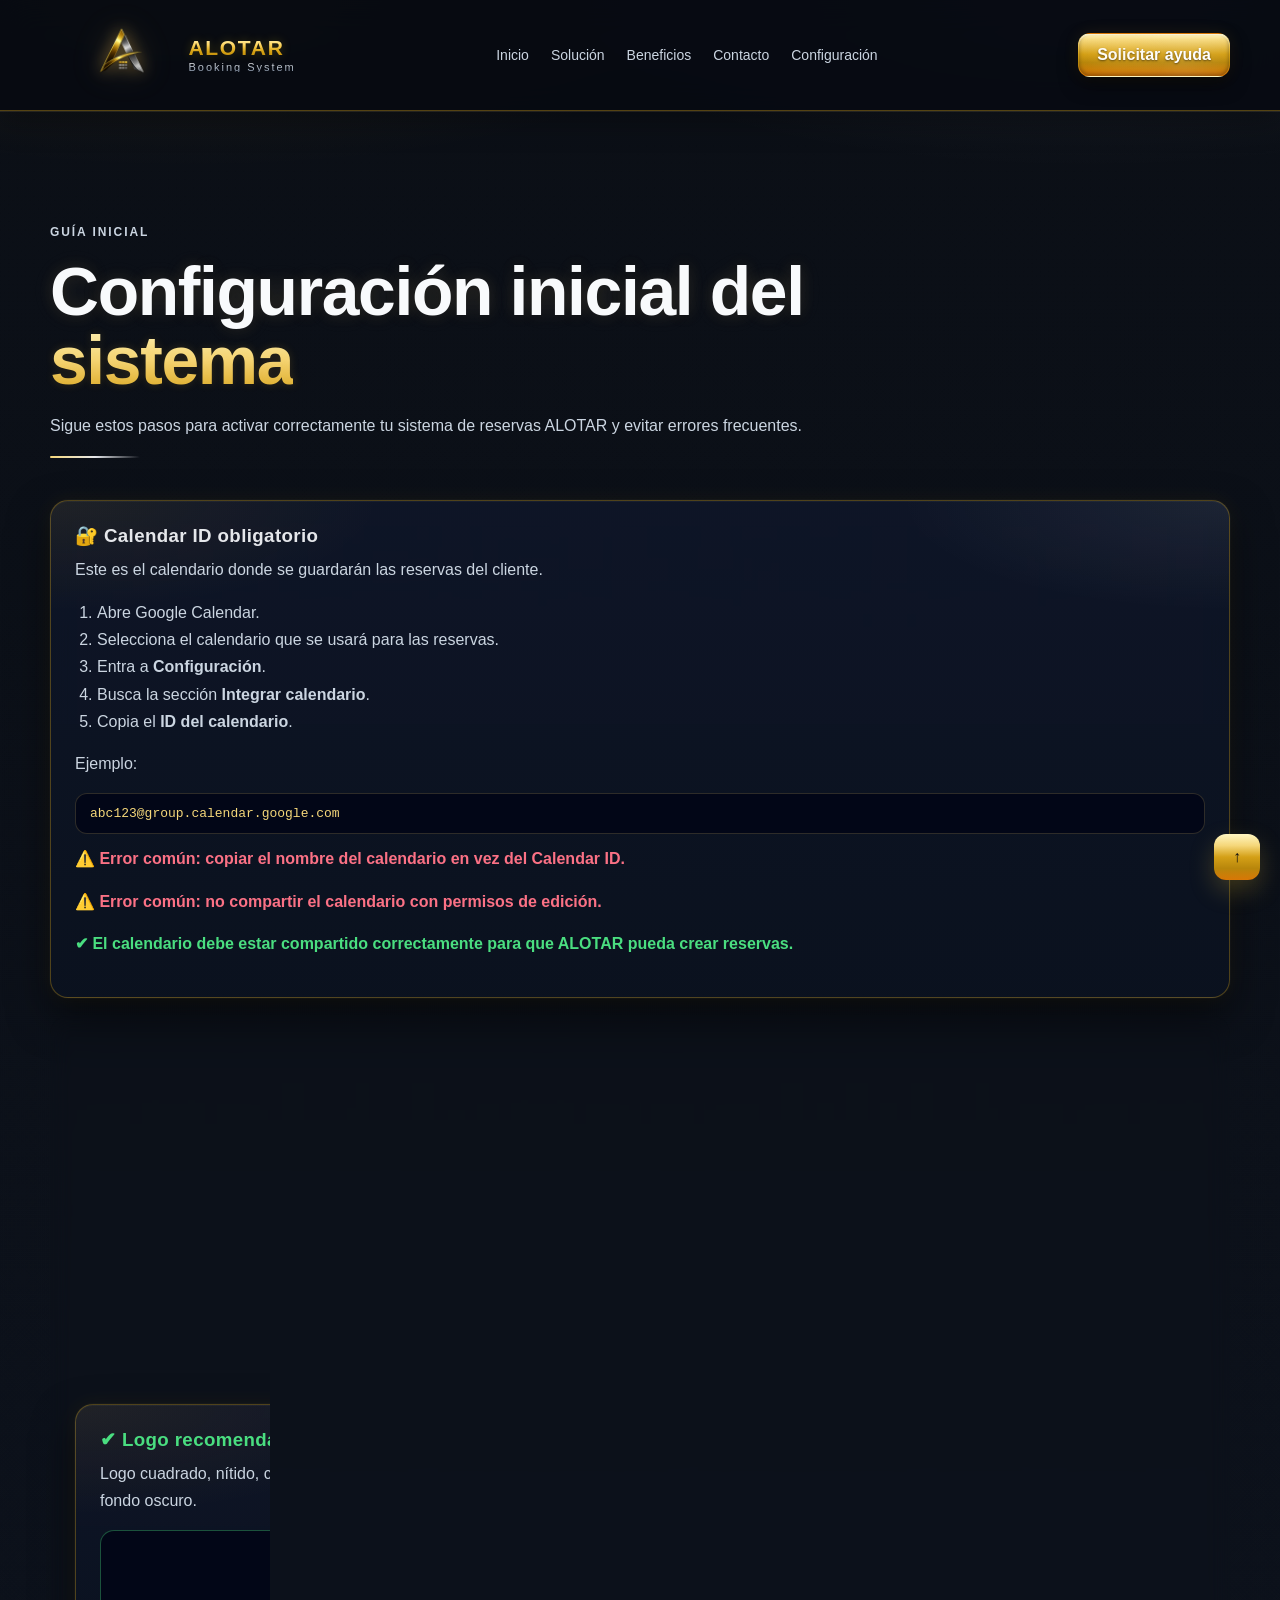
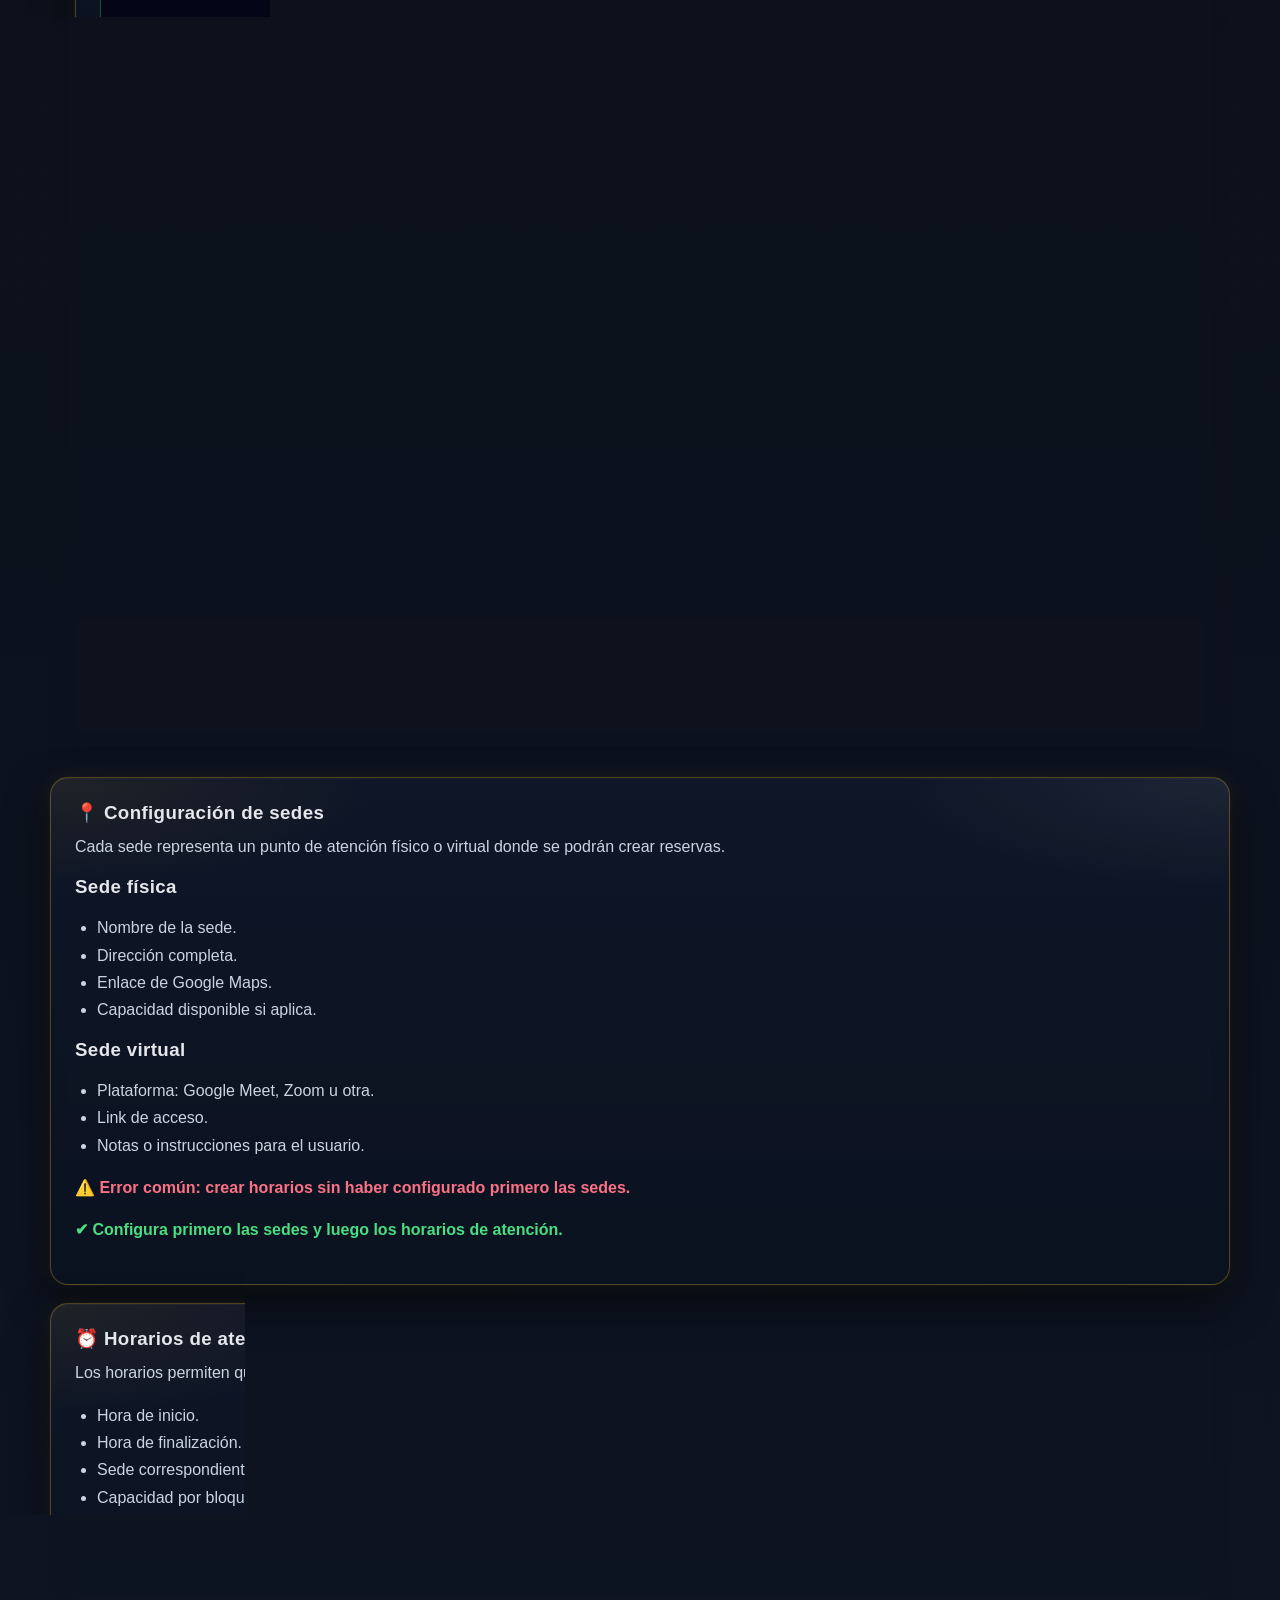
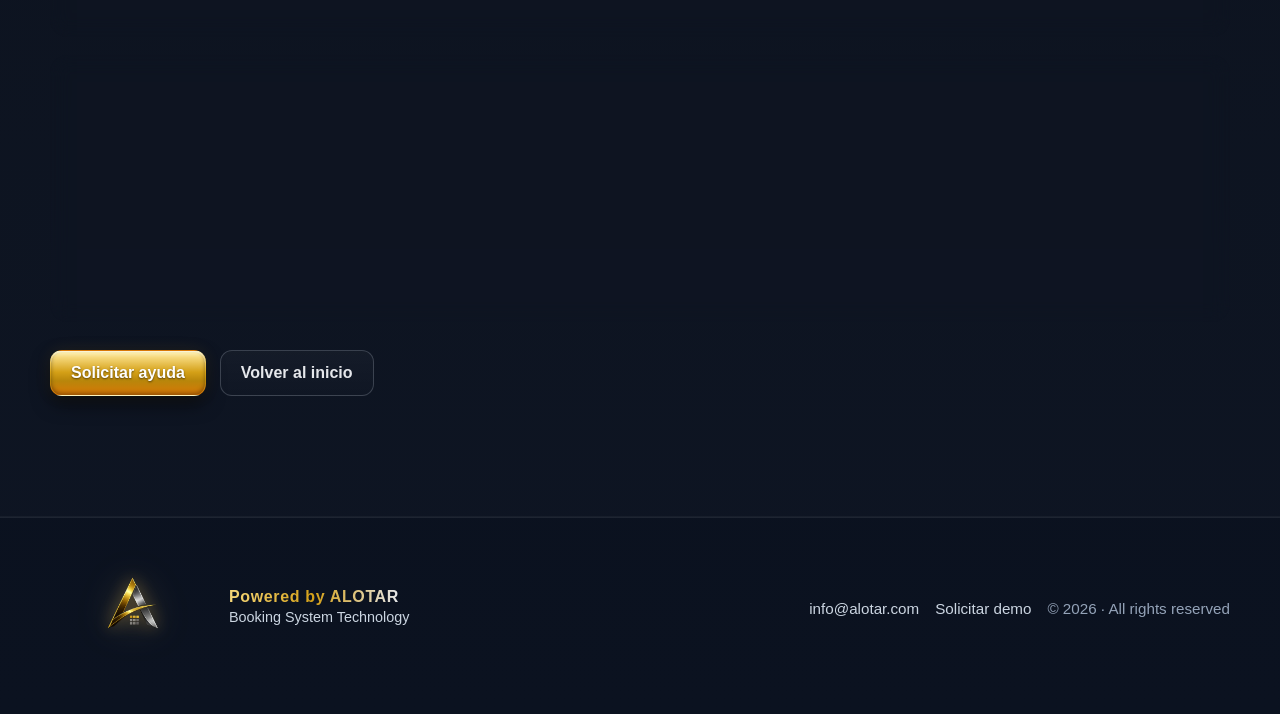
==== configuracion.html @ 227543c4 "Add files via upload" ====
<!DOCTYPE html>
<html lang="es">
<head>
  <meta charset="UTF-8">
  <meta name="viewport" content="width=device-width, initial-scale=1.0">

  <title>Configuración Inicial | ALOTAR</title>
  <meta name="robots" content="noindex">

  <link rel="icon" href="favicon.png">
  <link rel="stylesheet" href="styles.css">
</head>

<body>

<header class="site-header">
  <div class="container nav">

    <a href="index.html#inicio" class="brand" aria-label="Ir al inicio">
      <img src="logo.png" alt="ALOTAR Logo" class="brand-icon">

      <div class="brand-text-wrap">
        <div class="brand-main">ALOTAR</div>
        <div class="brand-sub">Booking System</div>
      </div>
    </a>

    <nav class="menu" aria-label="Menú principal">
      <a href="index.html#inicio">Inicio</a>
      <a href="index.html#solucion">Solución</a>
      <a href="index.html#beneficios">Beneficios</a>
      <a href="index.html#contacto">Contacto</a>
      <a class="active" href="configuracion.html">Configuración</a>
    </nav>

    <a class="btn btn-primary btn-glow" href="index.html?mode=soporte#contacto">
      Solicitar ayuda
    </a>

  </div>
</header>

<main>

<section class="section alt" id="configuracion">
  <div class="container">

    <div class="section-heading">
      <p class="eyebrow">Guía inicial</p>

      <h1>
        Configuración inicial del <span class="gold-text">sistema</span>
      </h1>

      <p>
        Sigue estos pasos para activar correctamente tu sistema de reservas ALOTAR y evitar errores frecuentes.
      </p>
    </div>

    <div class="cards one">

      <article class="card">
        <h3>🔐 Calendar ID obligatorio</h3>

        <p>
          Este es el calendario donde se guardarán las reservas del cliente.
        </p>

        <ol>
          <li>Abre Google Calendar.</li>
          <li>Selecciona el calendario que se usará para las reservas.</li>
          <li>Entra a <strong>Configuración</strong>.</li>
          <li>Busca la sección <strong>Integrar calendario</strong>.</li>
          <li>Copia el <strong>ID del calendario</strong>.</li>
        </ol>

        <p>Ejemplo:</p>

        <code>abc123@group.calendar.google.com</code>

        <p class="bad">⚠️ Error común: copiar el nombre del calendario en vez del Calendar ID.</p>
        <p class="bad">⚠️ Error común: no compartir el calendario con permisos de edición.</p>

        <p class="good">✔ El calendario debe estar compartido correctamente para que ALOTAR pueda crear reservas.</p>
      </article>

      <article class="card">
        <h3>🖼 Logo FILE ID</h3>

        <p>
          El <strong>Logo File ID</strong> permite mostrar el logo de tu empresa en la aplicación,
          en los correos automáticos y en la experiencia visual del sistema.
        </p>

        <div style="
          margin-top:16px;
          padding:16px;
          border-radius:14px;
          background:linear-gradient(135deg, rgba(245,180,40,.10), rgba(255,255,255,.04));
          border:1px solid rgba(212,160,23,.25);
        ">

          <strong class="gold-text">Requisitos recomendados del logo</strong>

          <ul style="margin-top:12px; line-height:1.7;">
            <li><strong>Formato:</strong> PNG preferiblemente.</li>
            <li><strong>Fondo:</strong> transparente.</li>
            <li><strong>Tamaño ideal:</strong> 800 × 800 px.</li>
            <li><strong>Tamaño mínimo:</strong> 400 × 400 px.</li>
            <li><strong>Peso recomendado:</strong> menor a 300 KB.</li>
            <li><strong>Forma:</strong> cuadrado, no tipo banner horizontal.</li>
            <li><strong>Color:</strong> claro, blanco o dorado si se usará sobre fondo oscuro.</li>
          </ul>

        </div>

        <div class="cards two" style="margin-top:18px;">

          <div class="mini-card">
            <h3 class="good">✔ Logo recomendado</h3>
            <p>Logo cuadrado, nítido, con fondo transparente y buena lectura sobre fondo oscuro.</p>

            <div style="
              margin-top:12px;
              height:120px;
              border-radius:14px;
              display:flex;
              align-items:center;
              justify-content:center;
              background:#020617;
              border:1px solid rgba(74,222,128,.35);
              color:#f5d77a;
              font-weight:800;
              letter-spacing:.08em;
            ">
              LOGO
            </div>
          </div>

          <div class="mini-card">
            <h3 class="bad">✘ Logo no recomendado</h3>
            <p>Logo tipo banner, pixelado, con fondo blanco o texto demasiado pequeño.</p>

            <div style="
              margin-top:12px;
              height:120px;
              border-radius:14px;
              display:flex;
              align-items:center;
              justify-content:center;
              background:#ffffff;
              border:1px solid rgba(248,113,113,.45);
              color:#111827;
              font-size:12px;
              font-weight:700;
            ">
              logo muy pequeño / fondo blanco
            </div>
          </div>

        </div>

        <p class="bad">
          ⚠️ Evita logos con fondo blanco, pixelados, muy oscuros o con texto demasiado pequeño.
        </p>

        <h4 style="margin-top:18px;">Cómo obtener el Logo File ID</h4>

        <ol style="line-height:1.7;">
          <li>Sube tu logo a Google Drive.</li>
          <li>Haz clic derecho sobre el archivo.</li>
          <li>Selecciona <strong>Compartir</strong>.</li>
          <li>Cambia el acceso a <strong>Cualquier persona con el enlace</strong>.</li>
          <li>Copia el enlace del archivo.</li>
        </ol>

        <p>Ejemplo de enlace:</p>

        <code>https://drive.google.com/file/d/1ABCxyz123/view</code>

        <p>El <strong>Logo File ID</strong> es esta parte:</p>

        <code>1ABCxyz123</code>

        <div style="margin-top:22px;">
          <label style="
            display:block;
            color:#b6c2d1;
            font-size:11px;
            letter-spacing:.14em;
            text-transform:uppercase;
            margin-bottom:8px;
          ">
            Validar logo con File ID
          </label>

          <input
            type="text"
            id="logoInput"
            placeholder="Ej: 1ABCxyz123"
          >

          <button
            type="button"
            class="btn btn-primary"
            style="margin-top:12px;"
            onclick="previewLogo()"
          >
            Verificar logo
          </button>

          <div id="logoPreview" style="margin-top:16px;"></div>

          <p class="bad">
            ⚠️ Si no ves el logo en la vista previa, revisa que el File ID sea correcto y que el archivo esté compartido como “Cualquier persona con el enlace”.
          </p>
        </div>

        <p class="good">
          ✔ Si el logo está bien configurado, se verá correctamente en la app, en los correos y en la experiencia del cliente.
        </p>
      </article>

      <article class="card">
        <h3>📍 Configuración de sedes</h3>

        <p>
          Cada sede representa un punto de atención físico o virtual donde se podrán crear reservas.
        </p>

        <h3>Sede física</h3>
        <ul>
          <li>Nombre de la sede.</li>
          <li>Dirección completa.</li>
          <li>Enlace de Google Maps.</li>
          <li>Capacidad disponible si aplica.</li>
        </ul>

        <h3>Sede virtual</h3>
        <ul>
          <li>Plataforma: Google Meet, Zoom u otra.</li>
          <li>Link de acceso.</li>
          <li>Notas o instrucciones para el usuario.</li>
        </ul>

        <p class="bad">⚠️ Error común: crear horarios sin haber configurado primero las sedes.</p>
        <p class="good">✔ Configura primero las sedes y luego los horarios de atención.</p>
      </article>

      <article class="card">
        <h3>⏰ Horarios de atención</h3>

        <p>
          Los horarios permiten que el sistema muestre disponibilidad real para las reservas.
        </p>

        <ul>
          <li>Hora de inicio.</li>
          <li>Hora de finalización.</li>
          <li>Sede correspondiente.</li>
          <li>Capacidad por bloque.</li>
        </ul>

        <p class="bad">⚠️ Sin horarios configurados, no habrá reservas disponibles.</p>
        <p class="good">✔ Crea bloques claros y verifica que no se crucen entre sedes.</p>
      </article>

      <article class="card">
        <h3>⚠️ Errores comunes</h3>

        <ul>
          <li>Calendar ID incorrecto.</li>
          <li>Calendario sin permisos de edición.</li>
          <li>Logo sin permisos de visualización.</li>
          <li>Logo muy pesado o con baja calidad.</li>
          <li>No crear sedes antes de crear horarios.</li>
          <li>No crear bloques de atención.</li>
        </ul>
      </article>

    </div>

    <div class="hero-actions top-gap">
      <a class="btn btn-primary" href="index.html#contacto">Solicitar ayuda</a>
      <a class="btn btn-outline" href="index.html#inicio">Volver al inicio</a>
    </div>

  </div>
</section>

</main>

<footer class="site-footer">
  <div class="container footer-wrap">

    <div class="footer-brand">
      <img src="logo.png" alt="ALOTAR Logo" class="footer-logo">

      <div>
        <strong>Powered by ALOTAR</strong>
        <p>Booking System Technology</p>
      </div>
    </div>

    <div class="footer-meta">
      <a href="mailto:info@alotar.com">info@alotar.com</a>
      <a href="index.html#contacto">Solicitar demo</a>
      <span>© 2026 · All rights reserved</span>
    </div>

  </div>
</footer>

<button
  class="scroll-top-btn"
  onclick="window.scrollTo({top:0, behavior:'smooth'})"
  aria-label="Volver arriba"
  title="Volver arriba"
>
  ↑
</button>

<script>
function previewLogo(){
  const input = document.getElementById("logoInput");
  const preview = document.getElementById("logoPreview");

  const fileId = input.value.trim();

  if (!fileId) {
    preview.innerHTML = `
      <div style="
        padding:14px;
        border-radius:12px;
        background:linear-gradient(135deg, rgba(248,113,113,.15), rgba(255,255,255,.05));
        border:1px solid rgba(248,113,113,.4);
        color:#e5e7eb;
      ">
        Debes ingresar un Logo File ID.
      </div>
    `;
    return;
  }

  const imageUrl = `https://drive.google.com/thumbnail?id=${fileId}&sz=w400`;

  preview.innerHTML = `
    <div style="
      padding:18px;
      border-radius:14px;
      background:#020617;
      border:1px solid rgba(245,215,122,.30);
      text-align:center;
    ">
      <p style="margin-bottom:12px;color:#cbd5e1;">
        Vista previa del logo:
      </p>

      <img
        src="${imageUrl}"
        alt="Vista previa del logo"
        style="
          max-width:220px;
          max-height:220px;
          margin:0 auto;
          object-fit:contain;
          border-radius:12px;
        "
        onerror="logoPreviewError()"
      >

      <p class="good" style="margin-top:12px;">
        ✔ Si el logo aparece aquí, el File ID es válido y el archivo tiene permisos correctos.
      </p>
    </div>
  `;
}

function logoPreviewError(){
  const preview = document.getElementById("logoPreview");

  preview.innerHTML = `
    <div style="
      padding:14px;
      border-radius:12px;
      background:linear-gradient(135deg, rgba(248,113,113,.15), rgba(255,255,255,.05));
      border:1px solid rgba(248,113,113,.4);
      color:#e5e7eb;
    ">
      No fue posible mostrar el logo. Verifica que el File ID sea correcto y que el archivo esté compartido como “Cualquier persona con el enlace”.
    </div>
  `;
}
</script>

<script src="app.js"></script>

</body>
</html>
---- styles.css ----
:root{
  --bg:#070b12;
  --bg-soft:#0b1220;
  --panel:rgba(15,23,42,.72);

  --gold-strong:#d97706;
  --gold-main:#d4a017;
  --gold-light:#f5d77a;
  --gold-soft:#fff6c2;

  --silver-strong:#94a3b8;
  --silver-main:#cbd5e1;
  --silver-light:#e5e7eb;
  --silver-soft:#f8fafc;

  --text:#e6edf7;
  --muted:#b6c2d1;

  --gold-border:rgba(212,160,23,.48);
  --gold-border-soft:rgba(245,215,122,.18);
  --silver-border:rgba(203,213,225,.22);

  --radius:18px;
  --pad:24px;
  --shadow:0 18px 40px rgba(0,0,0,.55);
  --max:1180px;
  --header-h:110px;
}

*{
  box-sizing:border-box;
}

html{
  scroll-behavior:smooth;
  scroll-padding-top:var(--header-h);
}

body{
  margin:0;
  padding:0;
  background:
    radial-gradient(900px 280px at 15% 0%, rgba(245,180,40,.08), transparent 60%),
    radial-gradient(900px 280px at 85% 0%, rgba(229,231,235,.08), transparent 60%),
    linear-gradient(180deg, #070b12 0%, #0b1220 100%);
  color:var(--text);
  font-family:-apple-system,BlinkMacSystemFont,"Segoe UI",Roboto,sans-serif;
}

a{
  color:inherit;
  text-decoration:none;
}

img{
  max-width:100%;
  display:block;
}

.container{
  width:min(var(--max), calc(100% - 40px));
  margin:0 auto;
}

main section[id]{
  scroll-margin-top:var(--header-h);
}

/* ANIMACIONES */
@keyframes fadeUpSoft{
  from{ opacity:0; transform:translateY(18px); }
  to{ opacity:1; transform:translateY(0); }
}

@keyframes fadeLeftSoft{
  from{ opacity:0; transform:translateX(24px); }
  to{ opacity:1; transform:translateX(0); }
}

@keyframes heroGlowPulse{
  0%,100%{ opacity:.55; transform:scale(1); }
  50%{ opacity:.8; transform:scale(1.04); }
}

/* HEADER */
.site-header{
  position:sticky;
  top:0;
  z-index:100;
  background:rgba(7,11,18,.90);
  backdrop-filter:blur(16px);
  -webkit-backdrop-filter:blur(16px);
  border-bottom:1px solid rgba(212,160,23,.38);
  box-shadow:
    0 0 0 1px rgba(245,215,122,.08),
    0 10px 28px rgba(0,0,0,.30);
}

.site-header.scrolled{
  background:rgba(7,11,18,.96);
  box-shadow:
    0 12px 34px rgba(0,0,0,.45),
    0 0 0 1px rgba(245,215,122,.10);
}

.nav{
  min-height:110px;
  display:flex;
  align-items:center;
  justify-content:space-between;
  gap:20px;
}

/* MARCA */
.brand{
  display:flex;
  align-items:center;
  gap:4px;
  flex-shrink:0;
  min-width:0;
}

.brand-icon{
  height:95px;
  max-height:none;
  width:auto;
  object-fit:contain;
  margin-right:-8px;
  filter:
    drop-shadow(0 0 8px rgba(255,200,80,.45))
    drop-shadow(0 0 16px rgba(255,215,120,.18));
}

.brand-text-wrap{
  display:flex;
  flex-direction:column;
  justify-content:center;
  line-height:.95;
}

.brand-main{
  font-weight:900;
  font-size:21px;
  letter-spacing:.08em;
  background:linear-gradient(180deg,#fff6c2,#ffd86b,#d4a017,#b8860b);
  -webkit-background-clip:text;
  -webkit-text-fill-color:transparent;
  text-shadow:0 0 10px rgba(255,215,0,.25);
}

.brand-sub{
  font-size:11px;
  letter-spacing:.18em;
  margin-top:4px;
  background:linear-gradient(180deg,#ffffff,#cbd5e1,#94a3b8);
  -webkit-background-clip:text;
  -webkit-text-fill-color:transparent;
  opacity:.88;
}

/* MENÚ */
.menu{
  display:flex;
  align-items:center;
  justify-content:center;
  gap:22px;
  color:var(--silver-main);
  font-size:14px;
  flex:1;
}

.menu a{
  position:relative;
  padding:8px 0;
  border-bottom:none;
  transition:.25s ease;
}

.menu a::after{
  content:"";
  position:absolute;
  left:0;
  bottom:2px;
  width:0;
  height:2px;
  border-radius:999px;
  background:linear-gradient(90deg,var(--gold-light),var(--gold-main));
  transition:width .25s ease;
}

.menu a:hover,
.menu a.active{
  color:var(--gold-light);
  text-shadow:0 0 12px rgba(245,215,122,.22);
}

.menu a:hover::after,
.menu a.active::after{
  width:100%;
}

.nav > .btn{
  flex-shrink:0;
  min-height:44px;
  padding:0 18px;
  white-space:nowrap;
}

/* TIPOGRAFÍA */
h1,h2,h3,p{
  margin-top:0;
}

h1{
  font-size:clamp(2.5rem,5.3vw,4.4rem);
  line-height:1.02;
  margin-bottom:18px;
  letter-spacing:-0.02em;
  color:var(--silver-soft);
  text-shadow:
    0 0 16px rgba(245,180,40,.10),
    0 0 24px rgba(229,231,235,.08);
}

h2{
  font-size:clamp(1.8rem,3vw,2.7rem);
  line-height:1.1;
  margin-bottom:16px;
  color:var(--silver-soft);
}

h3{
  margin-bottom:10px;
  color:var(--silver-light);
  letter-spacing:.02em;
}

.eyebrow{
  display:inline-block;
  margin:0 0 14px;
  color:var(--gold-light);
  font-weight:800;
  letter-spacing:.16em;
  text-transform:uppercase;
  font-size:.75rem;
}

.gold-text{
  background:linear-gradient(180deg, var(--gold-soft), var(--gold-light), var(--gold-main));
  -webkit-background-clip:text;
  -webkit-text-fill-color:transparent;
  text-shadow:0 0 10px rgba(245,180,40,.16);
}

.hero-text,
.section-heading p,
.card p,
.mini-card p,
.form-note,
.footer-meta,
.footer-brand p{
  color:var(--silver-main);
  line-height:1.65;
}

.section-heading{
  position:relative;
  max-width:820px;
  margin-bottom:42px;
}

.section-heading::after{
  content:"";
  display:block;
  width:90px;
  height:2px;
  margin-top:16px;
  background:linear-gradient(90deg, var(--gold-light), var(--silver-light), transparent);
  border-radius:999px;
}

/* BOTONES */
.btn{
  display:inline-flex;
  align-items:center;
  justify-content:center;
  min-height:46px;
  padding:0 20px;
  border-radius:12px;
  font-weight:700;
  border:1px solid transparent;
  cursor:pointer;
  transition:.25s ease;
}

.btn-primary{
  background:linear-gradient(
    180deg,
    var(--gold-soft) 0%,
    var(--gold-light) 15%,
    var(--gold-main) 48%,
    #b8860b 68%,
    var(--gold-strong) 100%
  );
  color:#ffffff;
  text-shadow:0 1px 2px rgba(0,0,0,.55);
  box-shadow:
    inset 0 1px 0 rgba(255,255,255,.45),
    inset 0 -2px 4px rgba(0,0,0,.35),
    0 8px 18px rgba(0,0,0,.55),
    0 0 16px rgba(245,180,40,.10);
}

.btn-primary:hover{
  transform:translateY(-2px);
  box-shadow:
    inset 0 1px 0 rgba(255,255,255,.55),
    inset 0 -3px 6px rgba(0,0,0,.4),
    0 10px 22px rgba(0,0,0,.6),
    0 0 20px rgba(245,180,40,.18);
}

.btn-outline,
.btn-secondary{
  background:linear-gradient(180deg, rgba(255,255,255,.03), rgba(255,255,255,.01));
  color:var(--silver-light);
  border:1px solid var(--silver-border);
}

.btn-outline:hover,
.btn-secondary:hover{
  background:linear-gradient(180deg, rgba(245,180,40,.08), rgba(229,231,235,.05));
  border-color:var(--gold-border);
  color:var(--gold-light);
  transform:translateY(-1px);
}

.btn-glow{
  position:relative;
  overflow:hidden;
}

.btn-glow::before{
  content:"";
  position:absolute;
  inset:0;
  background:
    radial-gradient(circle at 30% 30%, rgba(255,215,120,.25), transparent 40%),
    radial-gradient(circle at 70% 70%, rgba(255,255,255,.15), transparent 50%);
  opacity:.6;
  transition:.3s;
}

.btn-glow:hover::before{
  opacity:1;
}

/* HERO Y SECCIONES */
.hero,
.section{
  position:relative;
  padding-top:110px;
  padding-bottom:100px;
  overflow:hidden;
}

.hero::before{
  content:"";
  position:absolute;
  inset:0;
  background:
    radial-gradient(500px 220px at 28% 20%, rgba(245,180,40,.08), transparent 60%),
    radial-gradient(500px 220px at 75% 30%, rgba(229,231,235,.07), transparent 60%);
  pointer-events:none;
  animation:heroGlowPulse 5.5s ease-in-out infinite;
}

#inicio{
  padding-top:96px;
}

#solucion,
#beneficios,
#contacto{
  border-top:1px solid rgba(245,215,122,.10);
}

.section.alt,
.cta-section{
  background:linear-gradient(180deg, rgba(255,255,255,.015), rgba(255,255,255,.01));
  border-top:1px solid rgba(255,255,255,.04);
  border-bottom:1px solid rgba(255,255,255,.04);
}

.hero-grid,
.cta-grid{
  display:grid;
  grid-template-columns:1.08fr .92fr;
  gap:40px;
  align-items:center;
}

.hero-copy{
  position:relative;
  z-index:2;
  max-width:620px;
  animation:fadeUpSoft 1s ease-out both;
}

.hero-card{
  position:relative;
  z-index:2;
  animation:fadeLeftSoft 1.1s ease-out both;
}

.hero-text{
  font-size:1.08rem;
  max-width:58ch;
}

.hero-actions{
  display:flex;
  gap:14px;
  flex-wrap:wrap;
  margin:28px 0 20px;
}

.hero-highlights{
  display:flex;
  gap:10px;
  flex-wrap:wrap;
  margin-top:8px;
}

.hero-highlights span{
  padding:10px 14px;
  border-radius:999px;
  background:linear-gradient(180deg, rgba(255,255,255,.04), rgba(255,255,255,.015));
  border:1px solid rgba(245,215,122,.12);
  color:var(--silver-light);
  font-size:.92rem;
}

/* CARDS / PANELES */
.card,
.contact-form,
.mini-card,
.product-window{
  background:
    radial-gradient(600px 200px at 0% 0%, rgba(245,180,40,.08), transparent 55%),
    radial-gradient(600px 200px at 100% 0%, rgba(229,231,235,.07), transparent 55%),
    linear-gradient(180deg, rgba(15,23,42,.82), rgba(11,18,32,.86));
  backdrop-filter:blur(10px);
  -webkit-backdrop-filter:blur(10px);
  border:1px solid rgba(212,160,23,.34);
  border-radius:var(--radius);
  box-shadow:
    0 0 0 1px rgba(255,255,255,.02),
    0 0 18px rgba(245,180,40,.06),
    var(--shadow),
    inset 0 1px 0 rgba(255,255,255,.04);
}

.card:hover,
.mini-card:hover,
.product-window:hover{
  border-color:rgba(245,215,122,.42);
}

.card,
.contact-form,
.mini-card{
  padding:var(--pad);
}

.product-window{
  position:relative;
  z-index:1;
  overflow:hidden;
}

.window-top{
  display:flex;
  gap:8px;
  padding:14px 16px;
  border-bottom:1px solid rgba(255,255,255,.06);
}

.window-top span{
  width:12px;
  height:12px;
  border-radius:50%;
}

.window-top span:nth-child(1){
  background:rgba(245,180,40,.35);
}

.window-top span:nth-child(2){
  background:rgba(229,231,235,.28);
}

.window-top span:nth-child(3){
  background:rgba(148,163,184,.28);
}

.window-body{
  padding:24px;
}

.hero-badge{
  display:inline-block;
  margin-bottom:14px;
  padding:8px 14px;
  border-radius:999px;
  background:linear-gradient(90deg, rgba(245,180,40,.12), rgba(229,231,235,.10));
  border:1px solid rgba(245,215,122,.18);
  color:var(--gold-light);
  font-weight:800;
  font-size:.75rem;
  letter-spacing:.10em;
  text-transform:uppercase;
}

.metric-box{
  background:linear-gradient(135deg, rgba(245,180,40,.12), rgba(229,231,235,.05));
  border:1px solid rgba(212,160,23,.22);
  border-radius:20px;
  padding:20px;
  margin-bottom:20px;
}

.metric-label{
  color:var(--silver-main);
  font-size:.92rem;
  margin-bottom:8px;
}

.metric-value{
  font-size:1.5rem;
  font-weight:800;
  background:linear-gradient(90deg, var(--gold-light), var(--gold-main), var(--silver-light));
  -webkit-background-clip:text;
  -webkit-text-fill-color:transparent;
  line-height:1.2;
  margin-bottom:0;
}

.mini-grid,
.cards{
  display:grid;
  gap:18px;
}

.mini-grid{
  grid-template-columns:repeat(2,1fr);
}

.mini-card.wide{
  grid-column:1 / -1;
}

.cards.three{
  grid-template-columns:repeat(3,1fr);
}

.cards.two{
  grid-template-columns:repeat(2,1fr);
}

.cards.one{
  grid-template-columns:1fr;
}

/* FORMULARIOS */
.contact-form{
  display:grid;
  gap:14px;
  align-content:start;
}

.contact-form label{
  display:grid;
  gap:8px;
  color:var(--muted);
  font-size:11px;
  letter-spacing:.14em;
  text-transform:uppercase;
}

.contact-form input,
.contact-form textarea,
.contact-form select,
input,
textarea,
select{
  width:100%;
  background:#070b12;
  color:var(--text);
  border:1px solid rgba(255,255,255,.10);
  border-radius:12px;
  padding:12px;
  font:inherit;
  outline:none;
  transition:border .25s ease, box-shadow .25s ease, background .25s ease;
}

.contact-form input::placeholder,
.contact-form textarea::placeholder{
  color:#94a3b8;
  opacity:.9;
}

.contact-form input:focus,
.contact-form textarea:focus,
.contact-form select:focus{
  border:1px solid rgba(212,160,23,.65);
  box-shadow:
    0 0 0 1px rgba(212,160,23,.25),
    0 0 12px rgba(245,180,40,.14);
  background:#05070b;
}

.form-note{
  margin-bottom:0;
}

/* CÓDIGO / ALERTAS */
code{
  display:block;
  margin:12px 0;
  padding:12px 14px;
  border-radius:12px;
  background:#020617;
  color:var(--gold-light);
  border:1px solid rgba(245,215,122,.18);
  overflow-x:auto;
}

.card ol,
.card ul{
  color:var(--silver-main);
  line-height:1.7;
  padding-left:22px;
}

.good{
  color:#4ade80 !important;
  font-weight:700;
}

.bad{
  color:#fb7185 !important;
  font-weight:700;
}

/* FOOTER */
.site-footer{
  padding:36px 0 50px;
  border-top:1px solid rgba(255,255,255,.08);
}

.footer-wrap{
  display:flex;
  justify-content:space-between;
  gap:22px;
  align-items:center;
  flex-wrap:wrap;
}

.footer-brand{
  display:flex;
  align-items:center;
  gap:14px;
}

.footer-logo{
  height:110px;
  max-height:none;
  width:auto;
  max-width:420px;
  object-fit:contain;
  display:block;
  filter:
    drop-shadow(0 0 8px rgba(255,200,80,.35))
    drop-shadow(0 0 18px rgba(255,215,120,.20));
}

.footer-brand strong{
  background:linear-gradient(90deg, var(--gold-light), var(--gold-main), var(--silver-light));
  -webkit-background-clip:text;
  -webkit-text-fill-color:transparent;
  letter-spacing:.04em;
}

.footer-brand p{
  margin-bottom:0;
  font-size:.9rem;
}

.footer-meta{
  display:flex;
  gap:16px;
  flex-wrap:wrap;
  font-size:.95rem;
  color:var(--silver-main);
}

.footer-meta span{
  color:var(--silver-strong);
}

.footer-meta a:hover{
  color:var(--gold-light);
}

/* BOTÓN VOLVER ARRIBA */
.scroll-top-btn{
  position:fixed;
  right:20px;
  bottom:20px;
  z-index:999;
  display:inline-flex;
  align-items:center;
  justify-content:center;
  min-width:46px;
  min-height:46px;
  border:none;
  border-radius:12px;
  cursor:pointer;
  background:linear-gradient(180deg,var(--gold-soft),var(--gold-light),var(--gold-main),#b8860b,var(--gold-strong));
  color:#111;
  font-weight:900;
  font-size:1rem;
  box-shadow:0 10px 25px rgba(212,175,55,.25);
}

.scroll-top-btn:hover{
  transform:translateY(-2px);
}

/* RESPONSIVE TABLET */
@media(max-width:980px){
  :root{
    --header-h:92px;
  }

  .nav{
    min-height:92px;
    gap:14px;
  }

  .brand{
    gap:4px;
  }

  .brand-icon{
    height:78px;
    margin-right:-6px;
  }

  .brand-main{
    font-size:17px;
  }

  .brand-sub{
    font-size:9.5px;
  }

  .menu{
    gap:14px;
    font-size:12.5px;
  }

  .nav > .btn{
    padding:0 13px;
    font-size:12.5px;
  }

  .hero-grid,
  .cta-grid,
  .cards.three{
    grid-template-columns:1fr;
  }

  .hero-card{
    max-width:620px;
  }

  .footer-logo{
    height:90px;
    max-width:340px;
  }
}

/* RESPONSIVE MÓVIL */
@media(max-width:640px){
  :root{
    --header-h:82px;
  }

  .container{
    width:min(var(--max), calc(100% - 24px));
  }

  .nav{
    min-height:82px;
    gap:10px;
  }

  .brand{
    gap:2px;
  }

  .brand-icon{
    height:62px;
    margin-right:-5px;
  }

  .brand-main{
    font-size:14px;
  }

  .brand-sub{
    font-size:8px;
    letter-spacing:.14em;
  }

  .menu{
    display:none;
  }

  .nav > .btn{
    min-height:38px;
    padding:0 10px;
    font-size:11px;
  }

  .hero,
  .section{
    padding-top:64px;
    padding-bottom:56px;
  }

  h1{
    font-size:clamp(2.1rem,11vw,3rem);
  }

  h2{
    font-size:clamp(1.6rem,8vw,2.2rem);
  }

  .hero-text{
    font-size:1rem;
  }

  .window-body,
  .card,
  .contact-form,
  .mini-card{
    padding:18px;
  }

  .hero-actions{
    flex-direction:column;
  }

  .btn{
    width:100%;
    min-height:48px;
  }

  .mini-grid,
  .cards.two{
    grid-template-columns:1fr;
  }

  .footer-wrap{
    flex-direction:column;
    align-items:center;
    text-align:center;
    gap:18px;
  }

  .footer-brand{
    flex-direction:column;
    align-items:center;
    gap:12px;
  }

  .footer-logo{
    height:82px;
    max-width:260px;
    margin:0 auto;
  }

  .footer-meta{
    justify-content:center;
    text-align:center;
  }
}

/* ACCESIBILIDAD */
@media (prefers-reduced-motion: reduce){
  *{
    animation:none !important;
    transition:none !important;
    scroll-behavior:auto !important;
  }
}
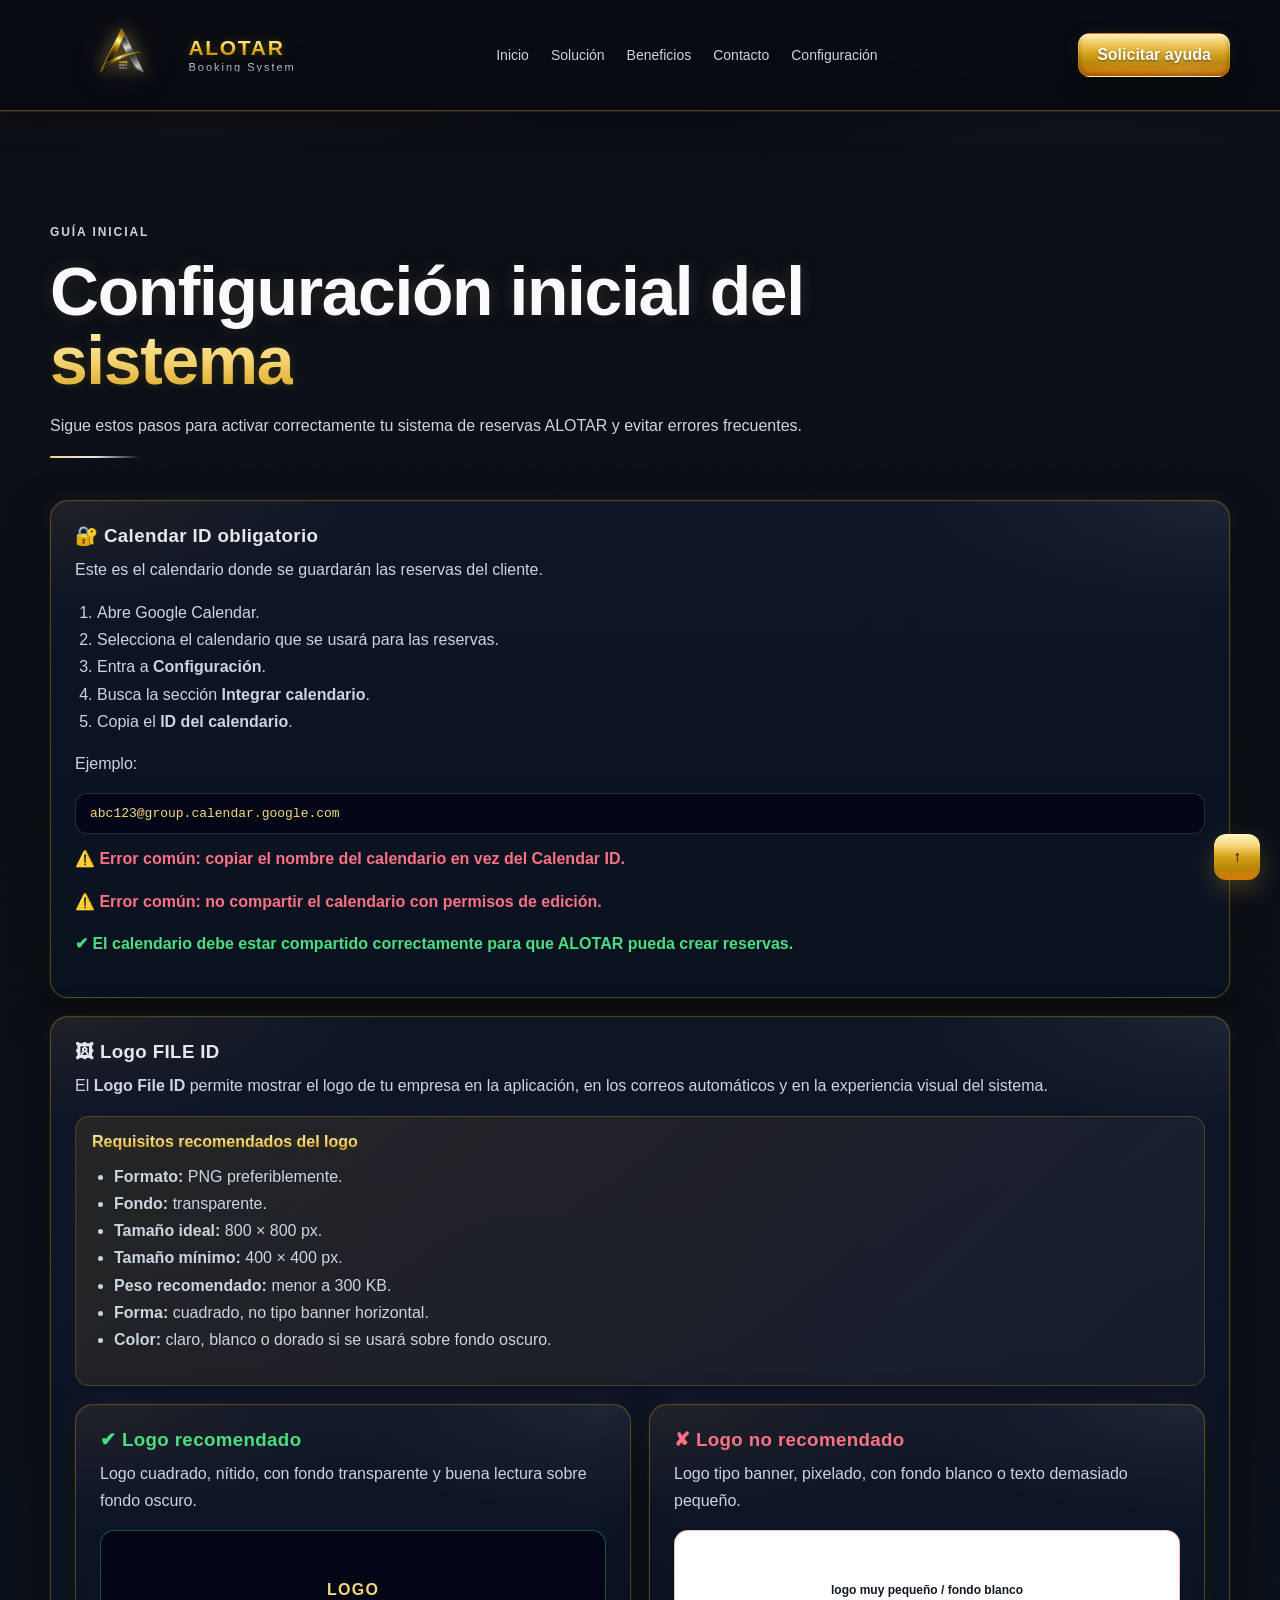
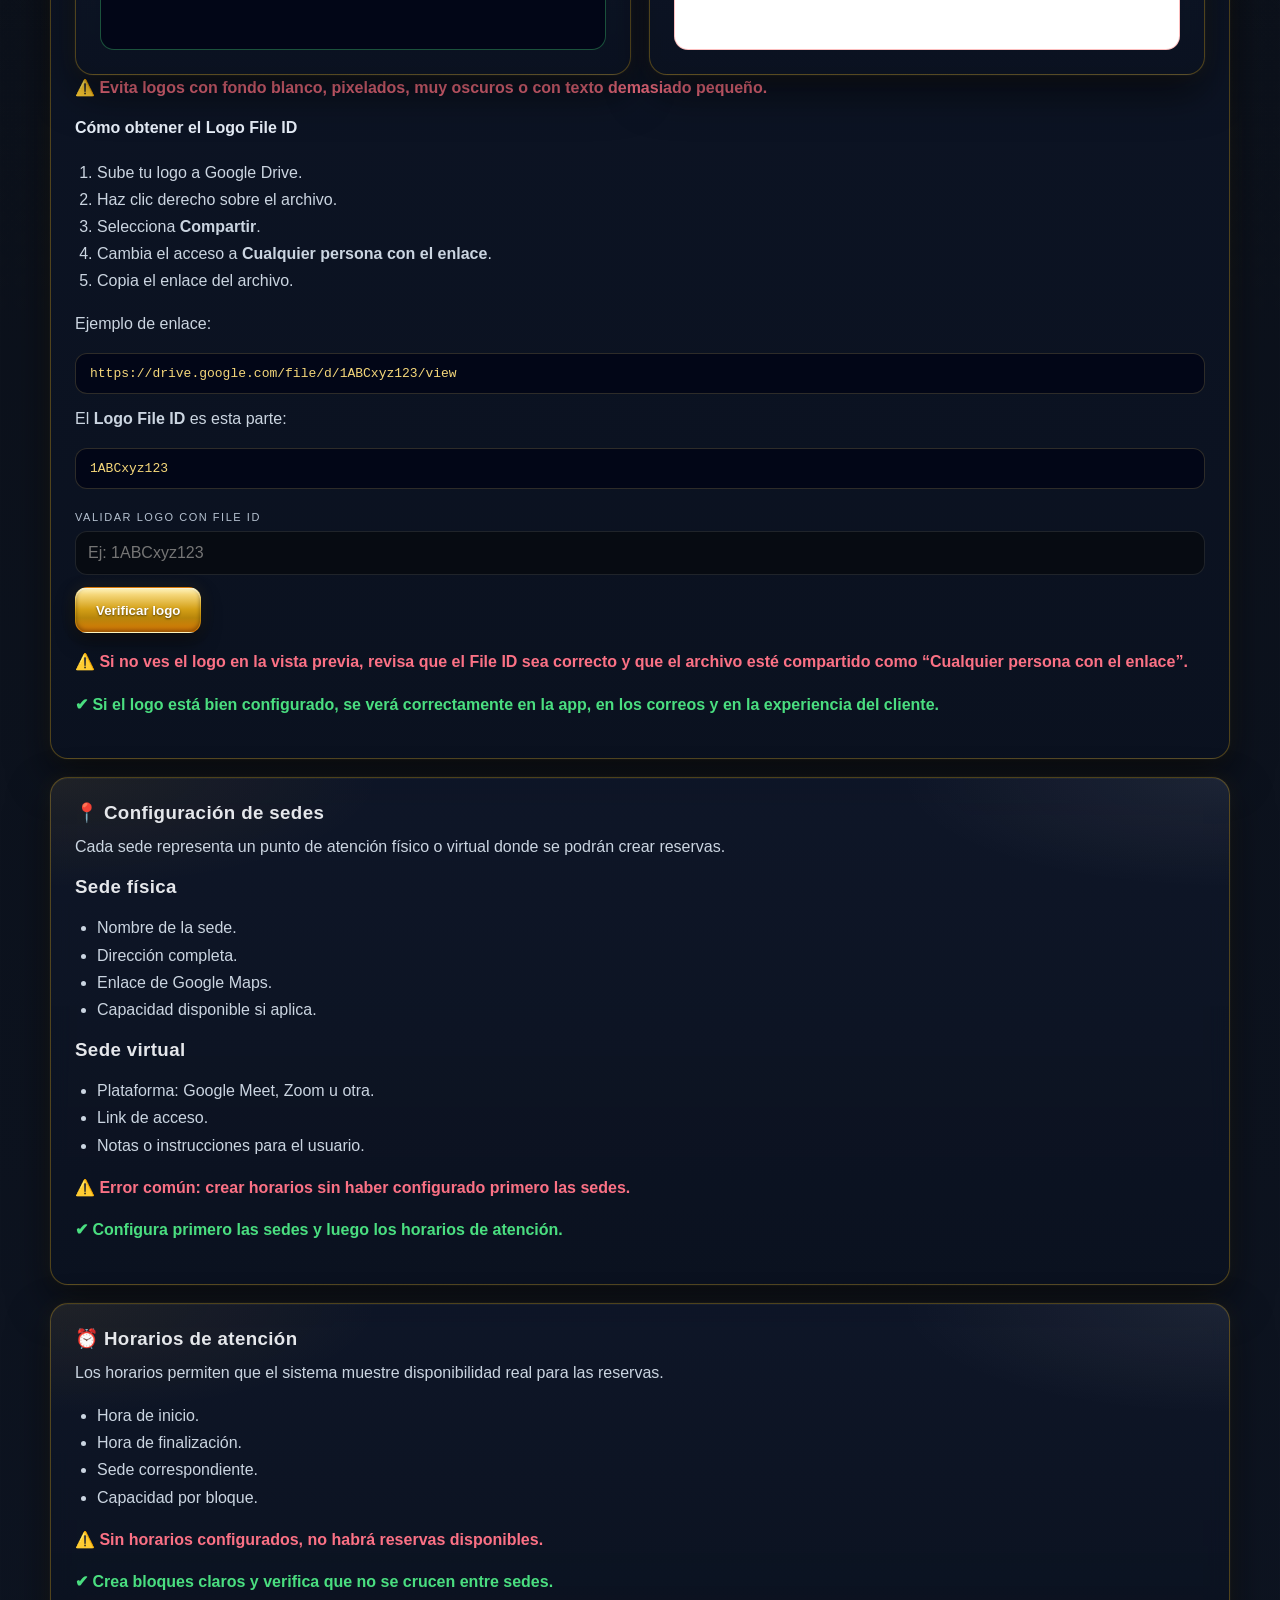
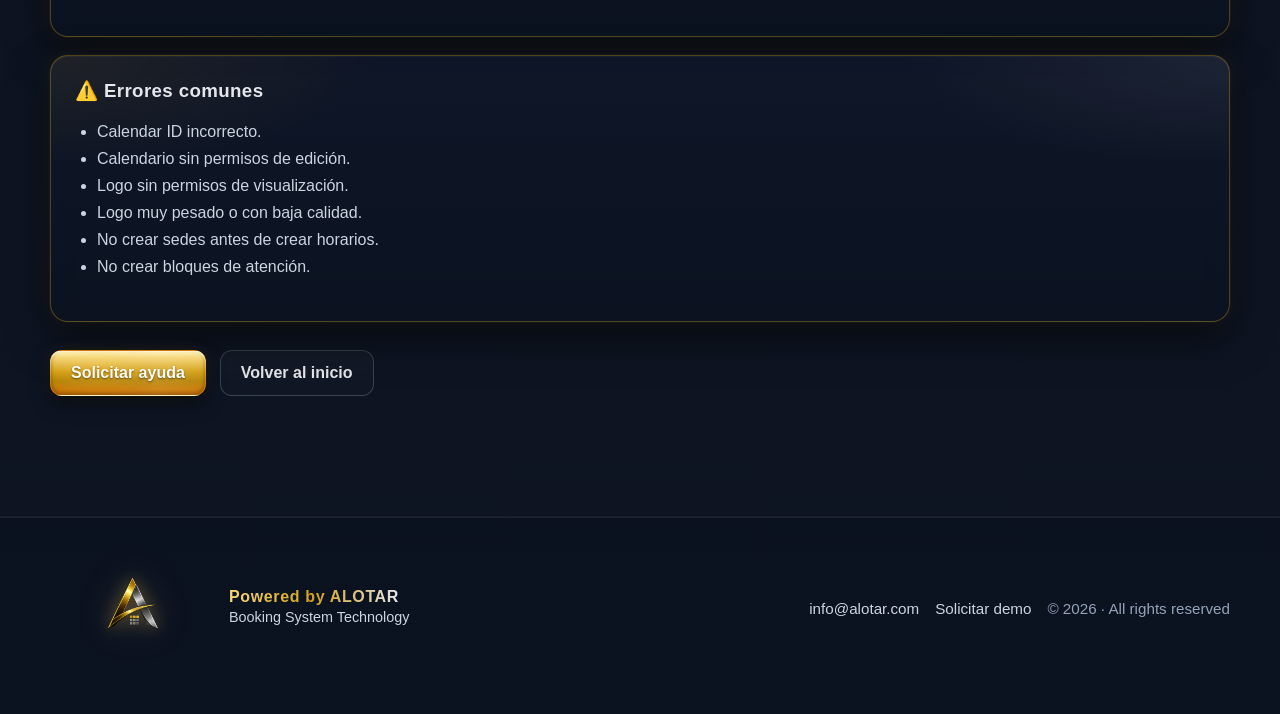
==== commit 9b98030d: "Add files via upload" ====
--- a/configuracion.html
+++ b/configuracion.html
@@ -281,7 +281,9 @@
     </div>
 
     <div class="hero-actions top-gap">
-      <a class="btn btn-primary" href="index.html#contacto">Solicitar ayuda</a>
+      <a class="btn btn-primary btn-glow" href="index.html?mode=soporte#contacto">
+        Solicitar ayuda
+      </a>
       <a class="btn btn-outline" href="index.html#inicio">Volver al inicio</a>
     </div>
 
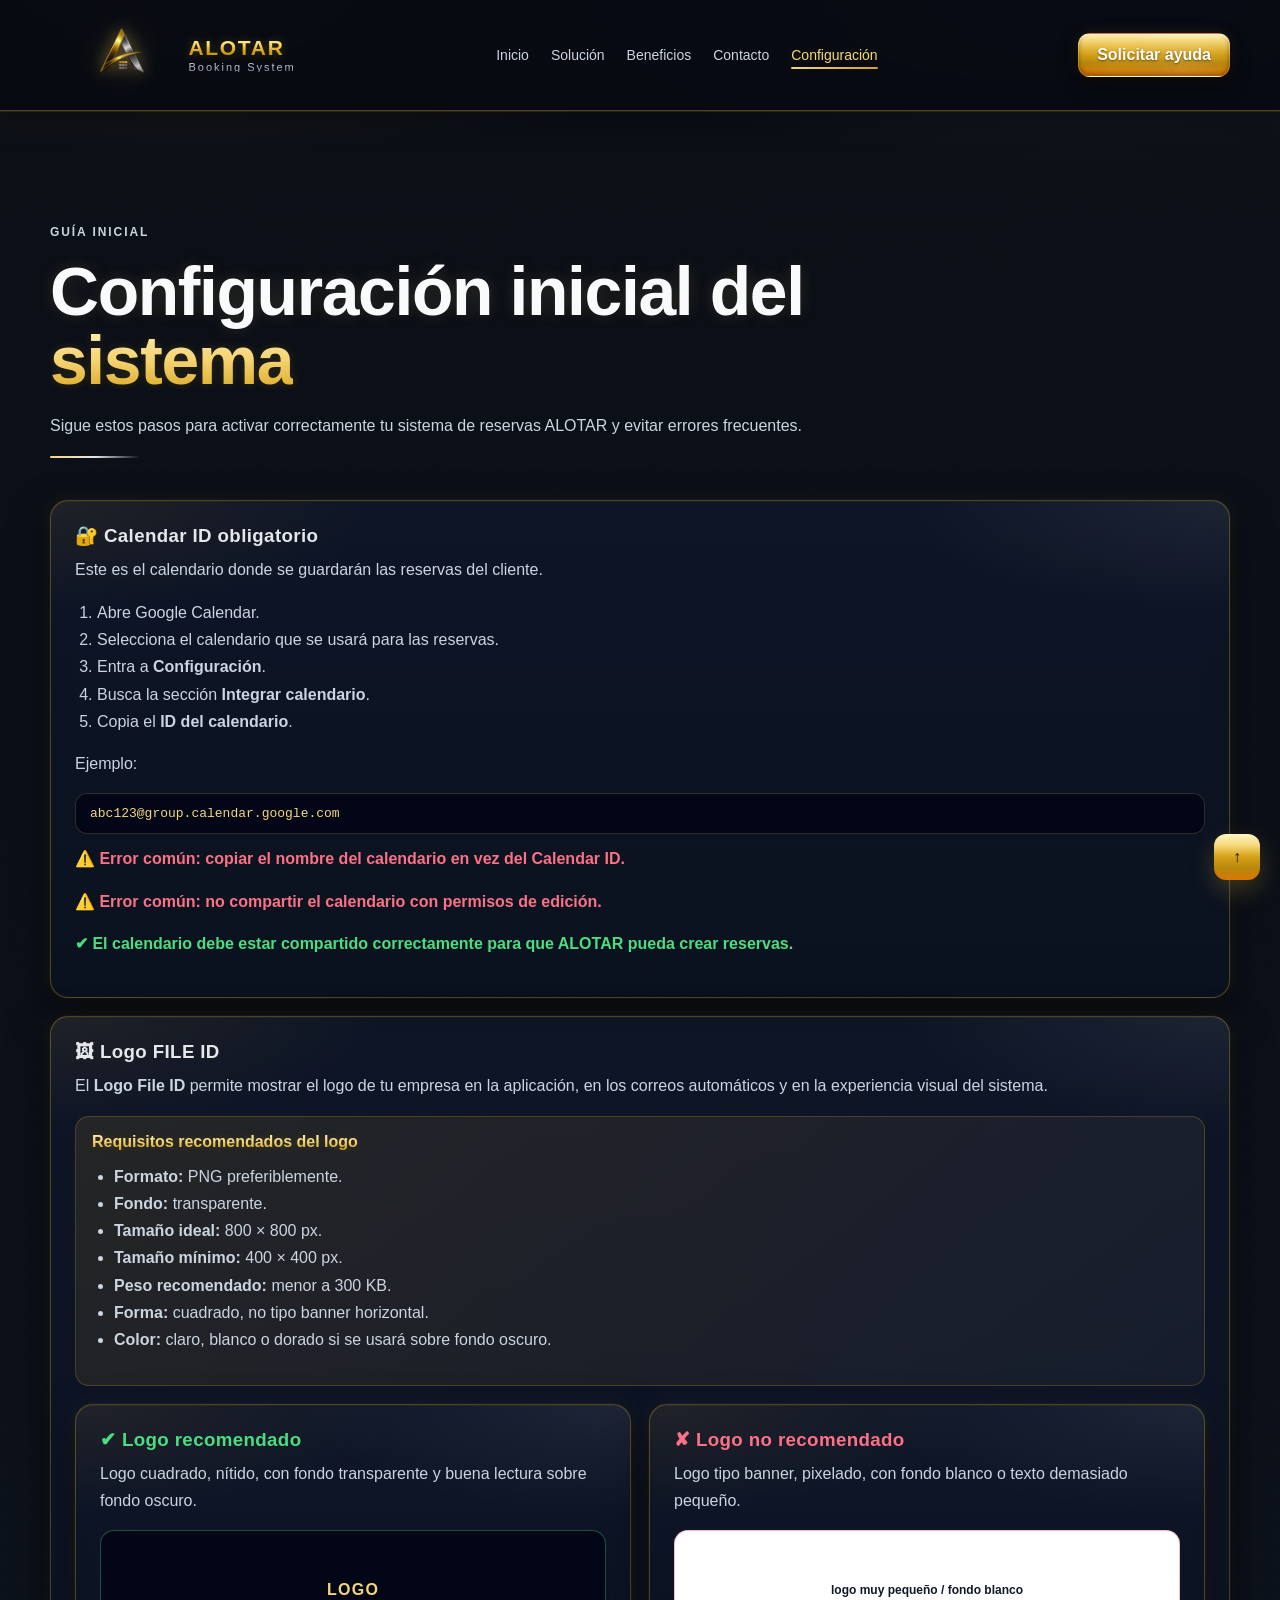
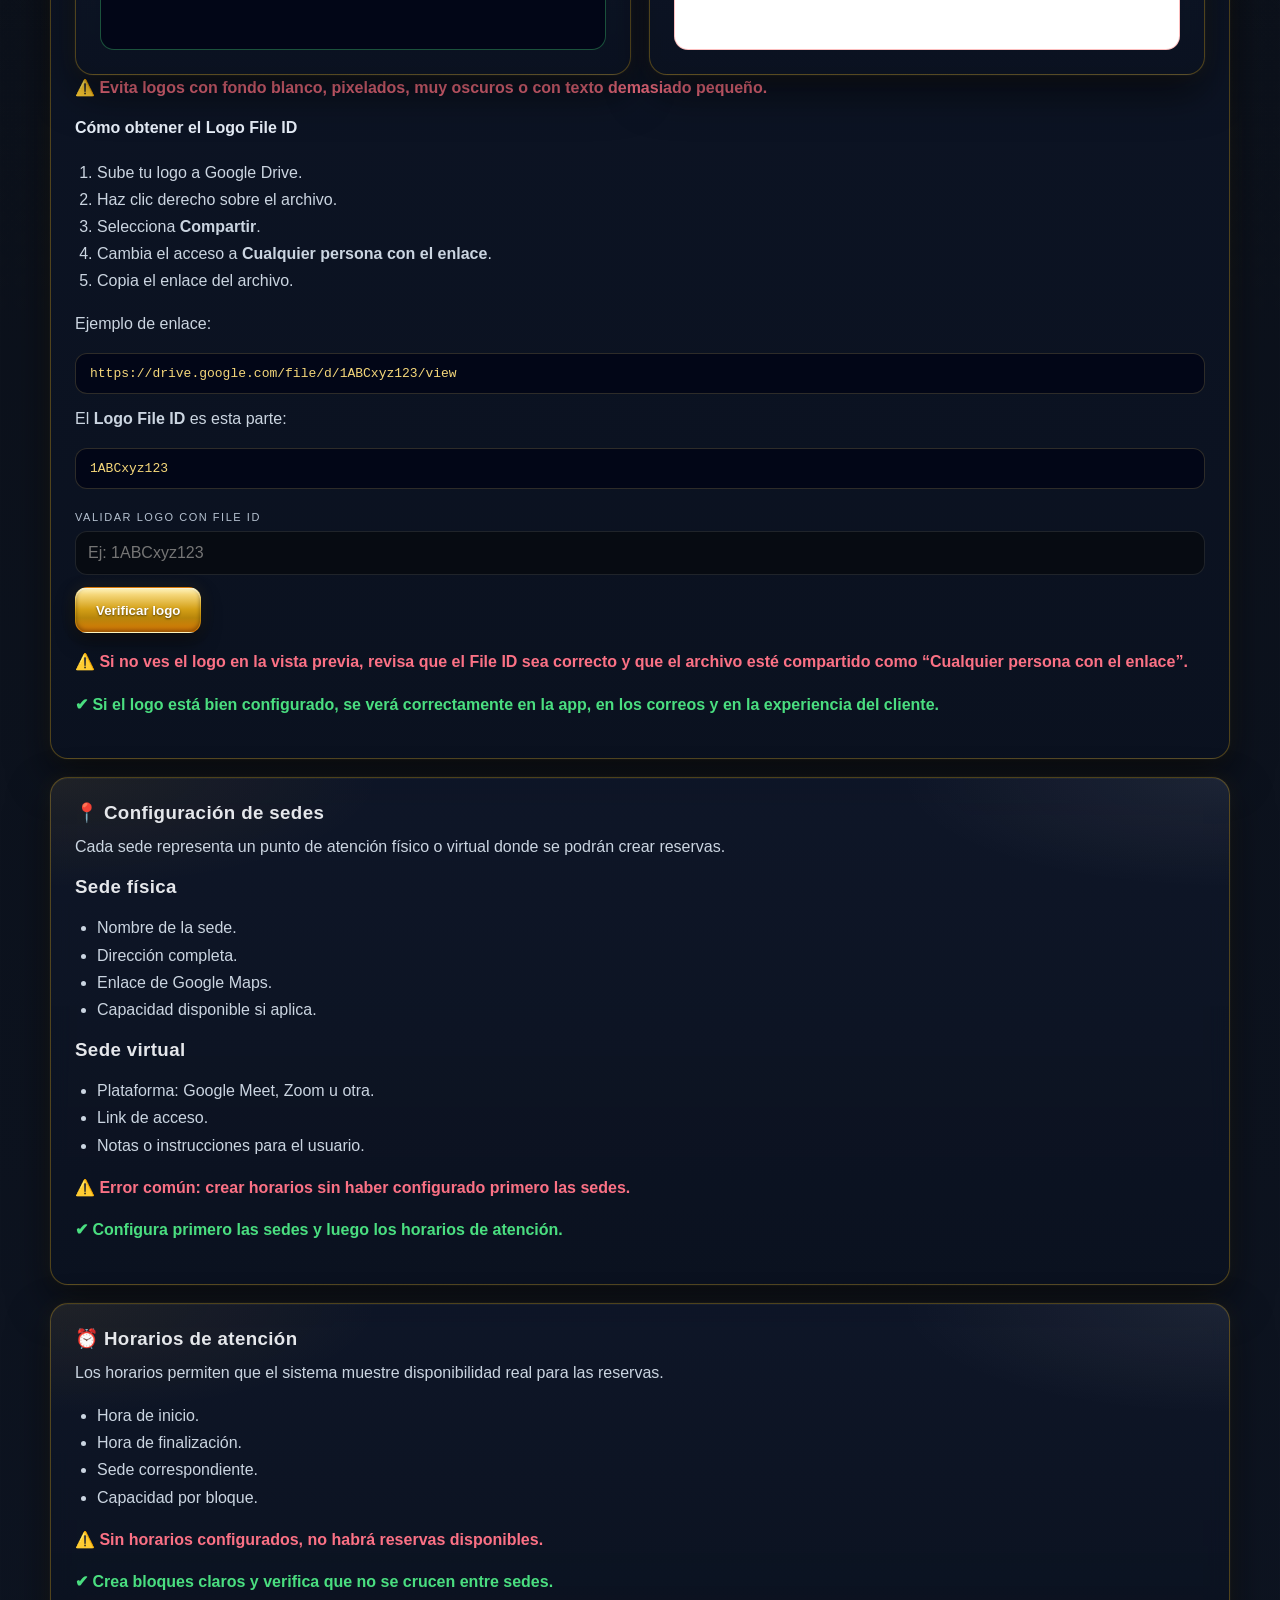
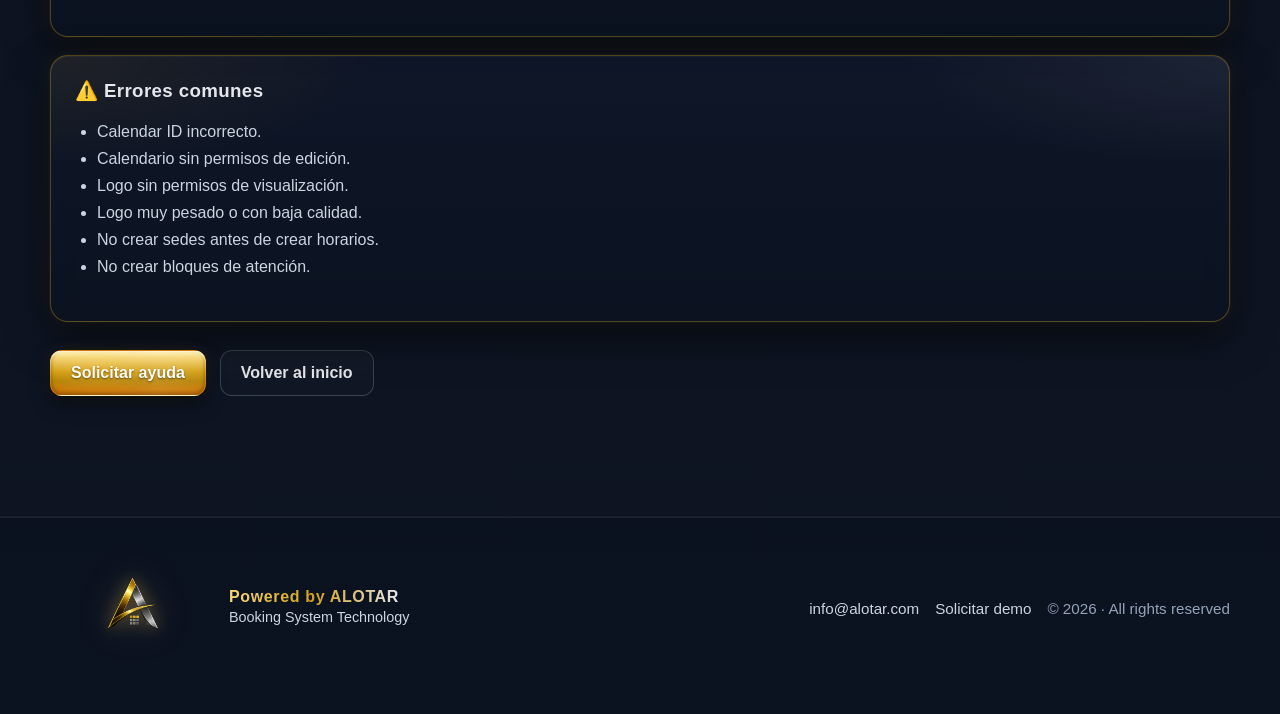
==== commit cacac8be: "Add files via upload" ====
--- a/configuracion.html
+++ b/configuracion.html
@@ -34,7 +34,7 @@
     </nav>
 
     <a class="btn btn-primary btn-glow" href="index.html?mode=soporte#contacto">
-      Solicitar ayuda
+       Solicitar ayuda
     </a>
 
   </div>
@@ -395,7 +395,7 @@
 }
 </script>
 
-<script src="app.js"></script>
+<script src="app.js?v=24"></script>
 
 </body>
 </html>
--- a/styles.css
+++ b/styles.css
@@ -909,3 +909,41 @@
   }
 }
 
+/* =========================================================
+   ESTADO DISABLED (CRÍTICO)
+========================================================= */
+
+.btn:disabled,
+button:disabled{
+  opacity: .45 !important;
+  cursor: not-allowed !important;
+  pointer-events: none !important;
+  transform: none !important;
+  box-shadow: none !important;
+
+  /* 🔥 mata el efecto dorado activo */
+  background: linear-gradient(180deg, #1e293b, #0f172a) !important;
+  color: #64748b !important;
+  border: 1px solid rgba(148,163,184,.2) !important;
+}
+
+/* Quita glow y animaciones */
+.btn:disabled::before,
+.btn:disabled::after{
+  display: none !important;
+}
+
+/* Evita hover en disabled */
+.btn:disabled:hover{
+  transform: none !important;
+  box-shadow: none !important;
+}
+
+/* Inputs deshabilitados */
+input:disabled,
+select:disabled,
+textarea:disabled{
+  opacity: .5;
+  cursor: not-allowed;
+  background: #020617;
+}
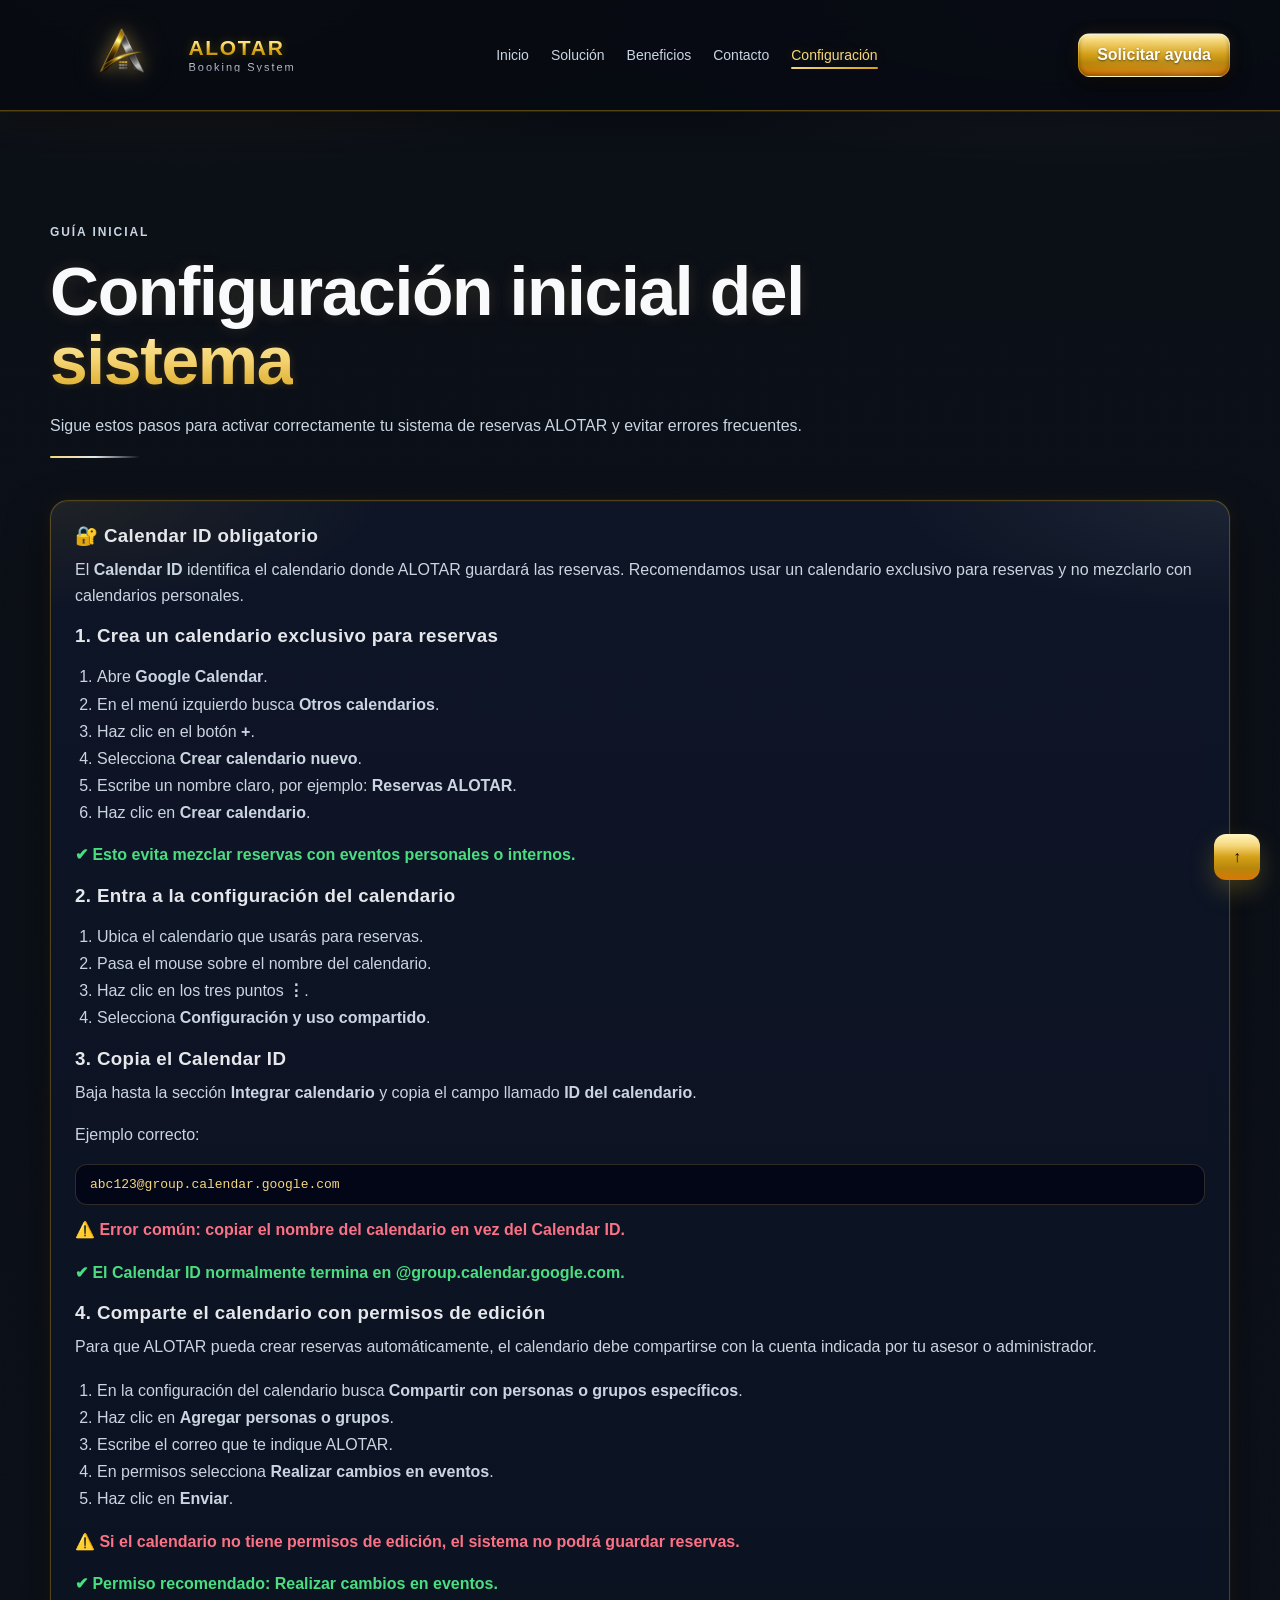
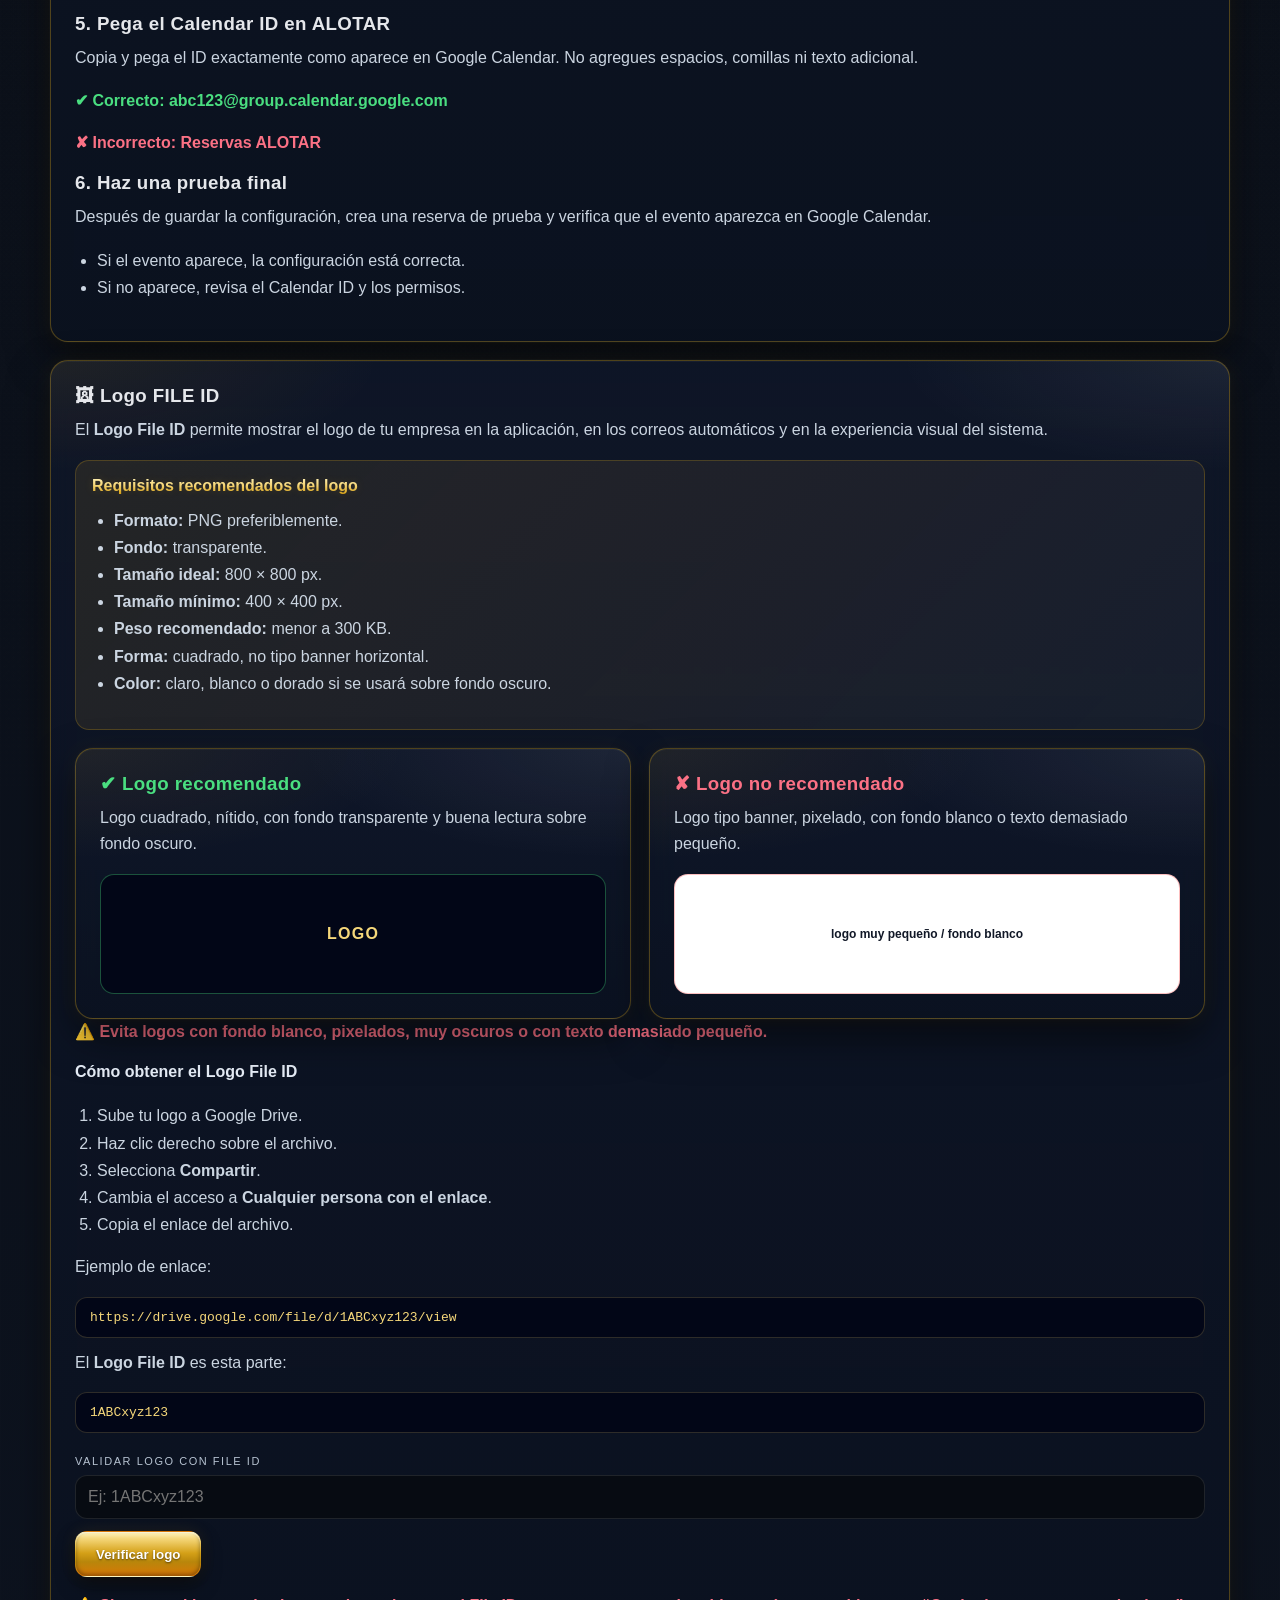
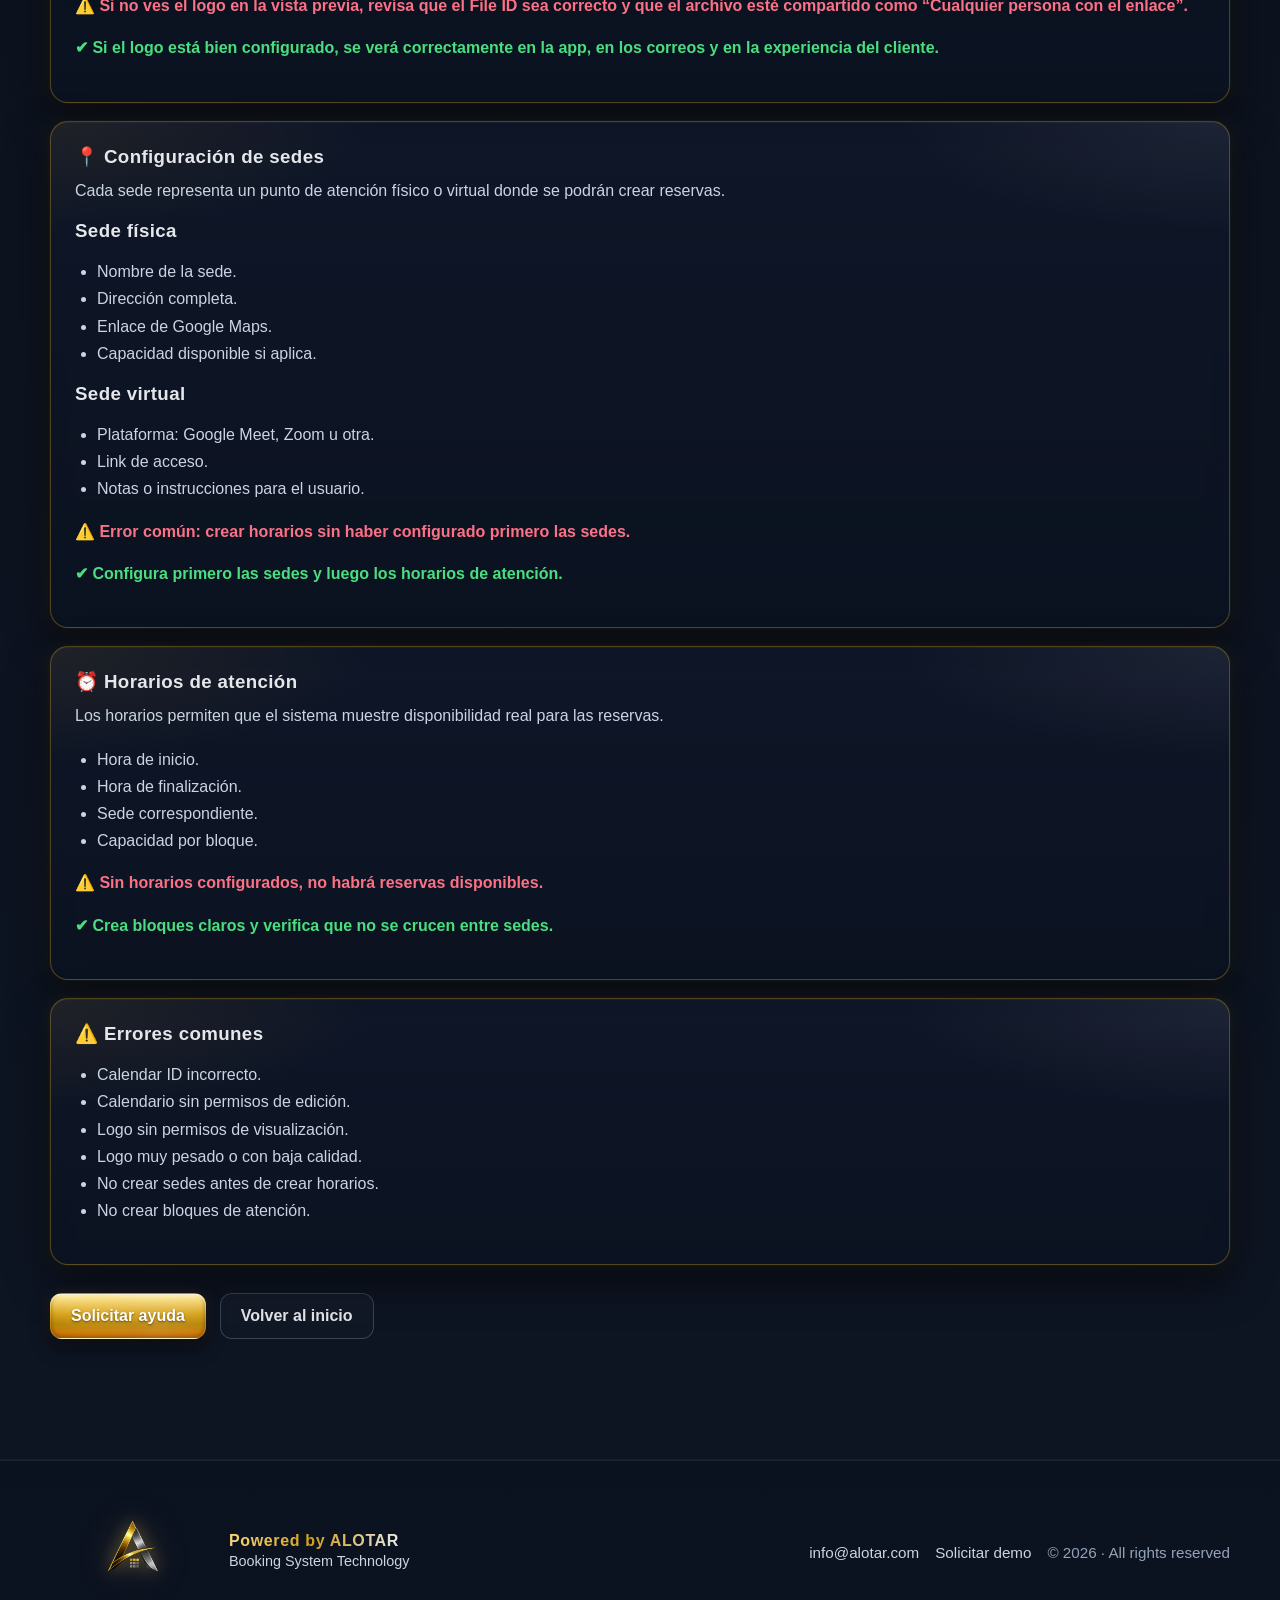
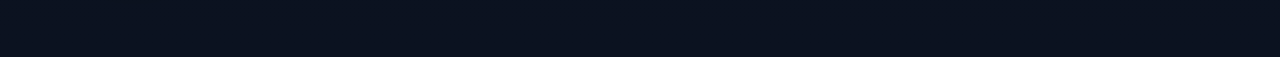
==== commit 80e6b7c0: "Add files via upload" ====
--- a/configuracion.html
+++ b/configuracion.html
@@ -60,29 +60,106 @@
     <div class="cards one">
 
       <article class="card">
-        <h3>🔐 Calendar ID obligatorio</h3>
-
-        <p>
-          Este es el calendario donde se guardarán las reservas del cliente.
-        </p>
-
-        <ol>
-          <li>Abre Google Calendar.</li>
-          <li>Selecciona el calendario que se usará para las reservas.</li>
-          <li>Entra a <strong>Configuración</strong>.</li>
-          <li>Busca la sección <strong>Integrar calendario</strong>.</li>
-          <li>Copia el <strong>ID del calendario</strong>.</li>
-        </ol>
-
-        <p>Ejemplo:</p>
-
-        <code>abc123@group.calendar.google.com</code>
-
-        <p class="bad">⚠️ Error común: copiar el nombre del calendario en vez del Calendar ID.</p>
-        <p class="bad">⚠️ Error común: no compartir el calendario con permisos de edición.</p>
-
-        <p class="good">✔ El calendario debe estar compartido correctamente para que ALOTAR pueda crear reservas.</p>
-      </article>
+  <h3>🔐 Calendar ID obligatorio</h3>
+
+  <p>
+    El <strong>Calendar ID</strong> identifica el calendario donde ALOTAR guardará las reservas.
+    Recomendamos usar un calendario exclusivo para reservas y no mezclarlo con calendarios personales.
+  </p>
+
+  <h3>1. Crea un calendario exclusivo para reservas</h3>
+
+  <ol>
+    <li>Abre <strong>Google Calendar</strong>.</li>
+    <li>En el menú izquierdo busca <strong>Otros calendarios</strong>.</li>
+    <li>Haz clic en el botón <strong>+</strong>.</li>
+    <li>Selecciona <strong>Crear calendario nuevo</strong>.</li>
+    <li>Escribe un nombre claro, por ejemplo: <strong>Reservas ALOTAR</strong>.</li>
+    <li>Haz clic en <strong>Crear calendario</strong>.</li>
+  </ol>
+
+  <p class="good">
+    ✔ Esto evita mezclar reservas con eventos personales o internos.
+  </p>
+
+  <h3>2. Entra a la configuración del calendario</h3>
+
+  <ol>
+    <li>Ubica el calendario que usarás para reservas.</li>
+    <li>Pasa el mouse sobre el nombre del calendario.</li>
+    <li>Haz clic en los tres puntos <strong>⋮</strong>.</li>
+    <li>Selecciona <strong>Configuración y uso compartido</strong>.</li>
+  </ol>
+
+  <h3>3. Copia el Calendar ID</h3>
+
+  <p>
+    Baja hasta la sección <strong>Integrar calendario</strong> y copia el campo
+    llamado <strong>ID del calendario</strong>.
+  </p>
+
+  <p>Ejemplo correcto:</p>
+
+  <code>abc123@group.calendar.google.com</code>
+
+  <p class="bad">
+    ⚠️ Error común: copiar el nombre del calendario en vez del Calendar ID.
+  </p>
+
+  <p class="good">
+    ✔ El Calendar ID normalmente termina en <strong>@group.calendar.google.com</strong>.
+  </p>
+
+  <h3>4. Comparte el calendario con permisos de edición</h3>
+
+  <p>
+    Para que ALOTAR pueda crear reservas automáticamente, el calendario debe compartirse
+    con la cuenta indicada por tu asesor o administrador.
+  </p>
+
+  <ol>
+    <li>En la configuración del calendario busca <strong>Compartir con personas o grupos específicos</strong>.</li>
+    <li>Haz clic en <strong>Agregar personas o grupos</strong>.</li>
+    <li>Escribe el correo que te indique ALOTAR.</li>
+    <li>En permisos selecciona <strong>Realizar cambios en eventos</strong>.</li>
+    <li>Haz clic en <strong>Enviar</strong>.</li>
+  </ol>
+
+  <p class="bad">
+    ⚠️ Si el calendario no tiene permisos de edición, el sistema no podrá guardar reservas.
+  </p>
+
+  <p class="good">
+    ✔ Permiso recomendado: <strong>Realizar cambios en eventos</strong>.
+  </p>
+
+  <h3>5. Pega el Calendar ID en ALOTAR</h3>
+
+  <p>
+    Copia y pega el ID exactamente como aparece en Google Calendar.
+    No agregues espacios, comillas ni texto adicional.
+  </p>
+
+  <p class="good">
+    ✔ Correcto: abc123@group.calendar.google.com
+  </p>
+
+  <p class="bad">
+    ✘ Incorrecto: Reservas ALOTAR
+  </p>
+
+  <h3>6. Haz una prueba final</h3>
+
+  <p>
+    Después de guardar la configuración, crea una reserva de prueba y verifica
+    que el evento aparezca en Google Calendar.
+  </p>
+
+  <ul>
+    <li>Si el evento aparece, la configuración está correcta.</li>
+    <li>Si no aparece, revisa el Calendar ID y los permisos.</li>
+  </ul>
+</article>
 
       <article class="card">
         <h3>🖼 Logo FILE ID</h3>
@@ -395,7 +472,7 @@
 }
 </script>
 
-<script src="app.js?v=24"></script>
+<script src="app.js?v=25"></script>
 
 </body>
 </html>
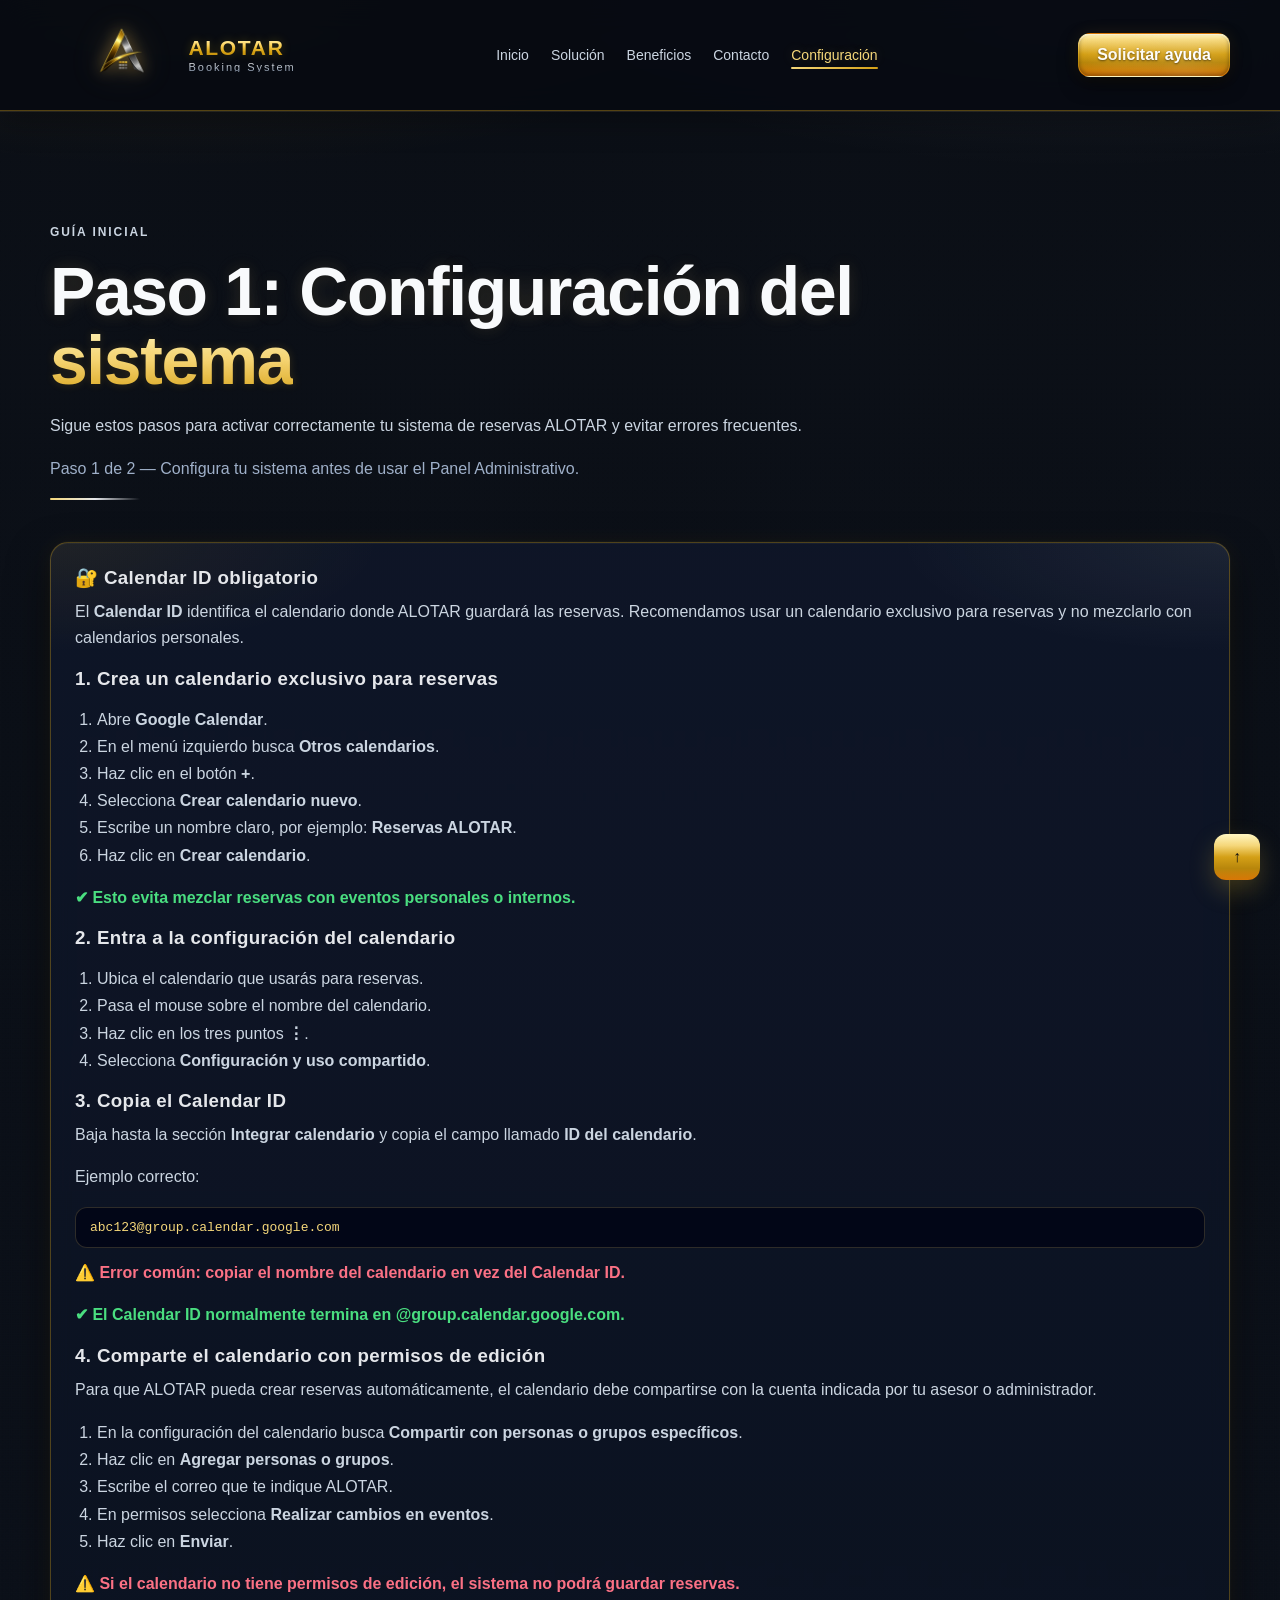
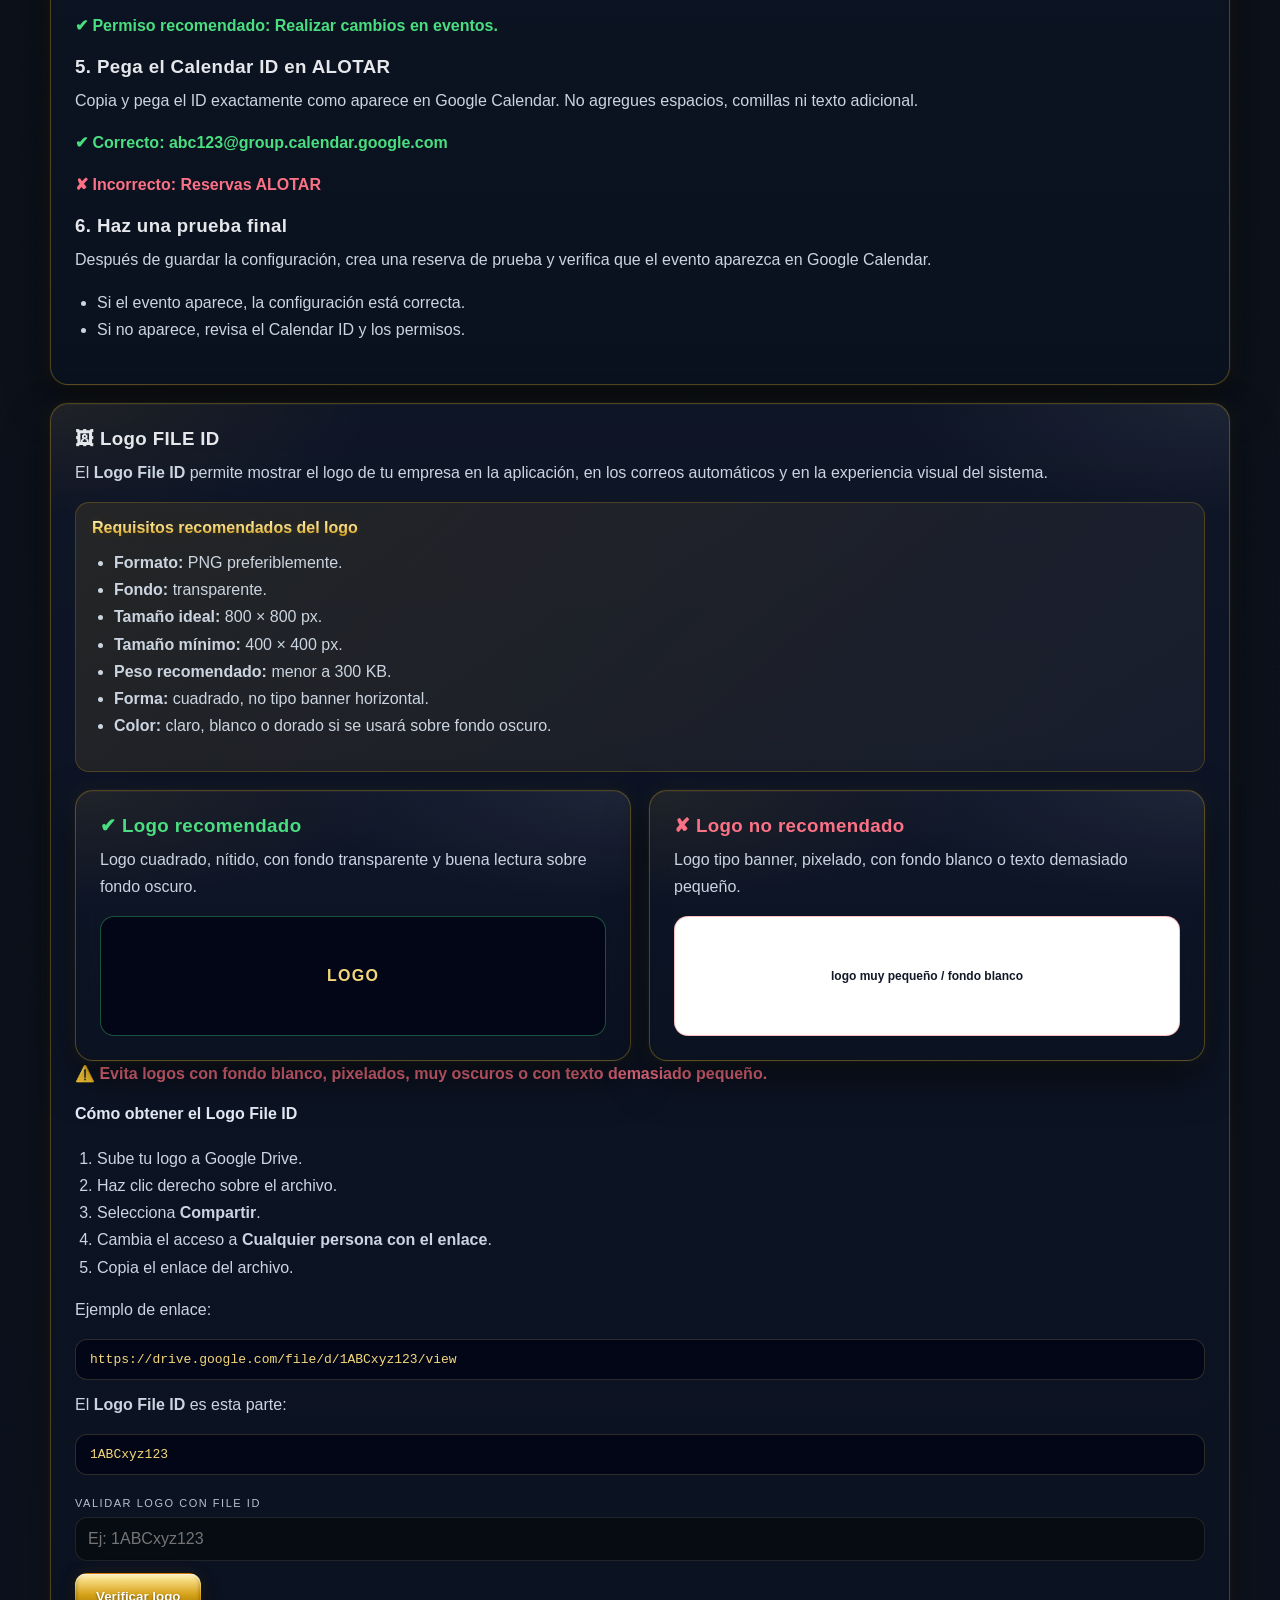
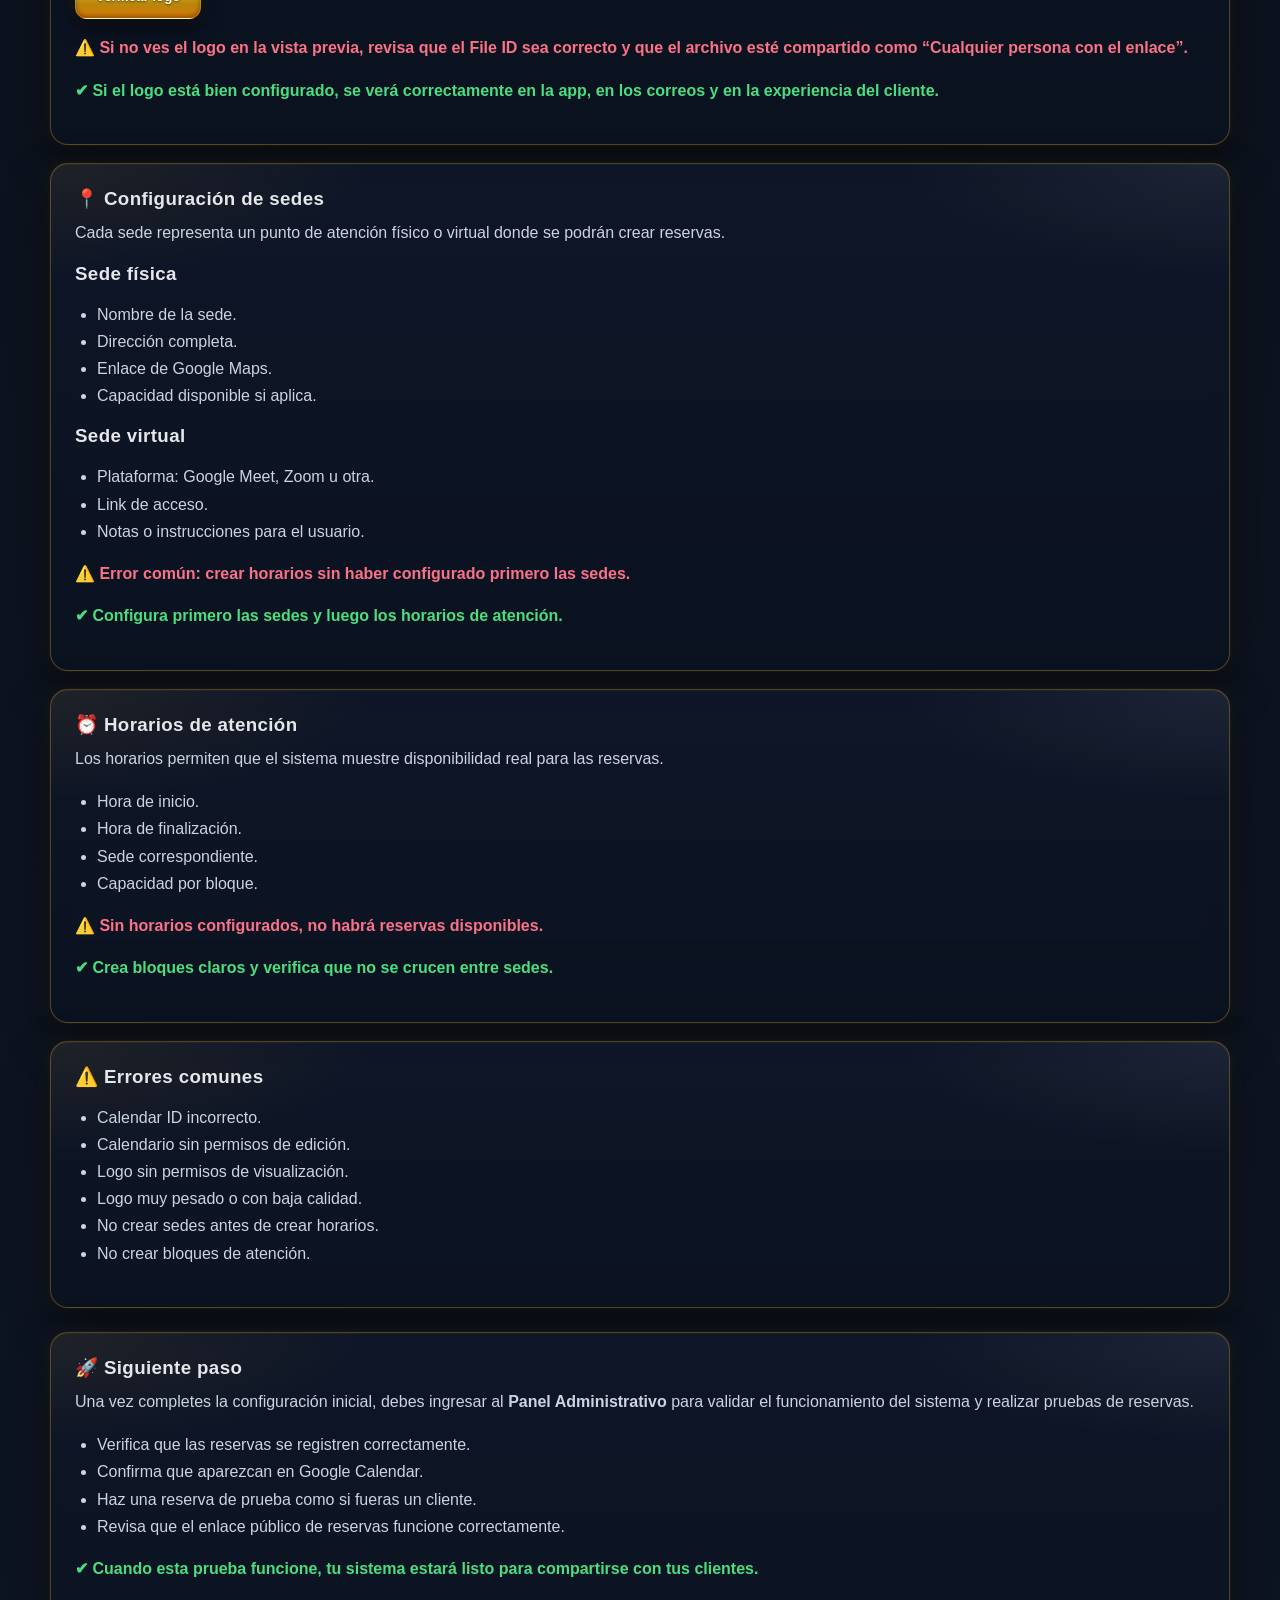
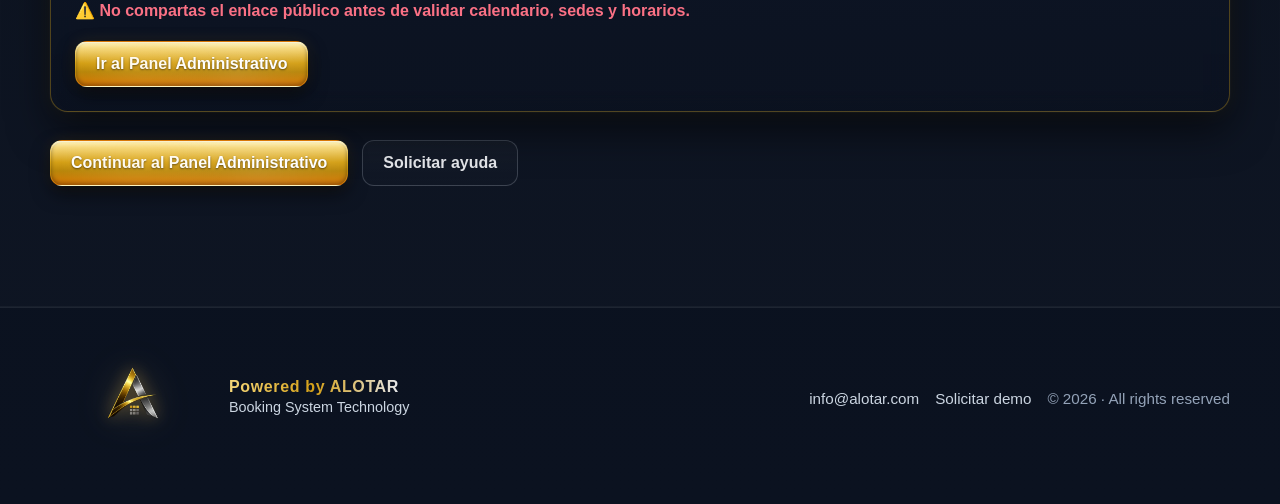
==== commit a33ca246: "Add files via upload" ====
--- a/configuracion.html
+++ b/configuracion.html
@@ -1,5 +1,6 @@
 <!DOCTYPE html>
 <html lang="es">
+
 <head>
   <meta charset="UTF-8">
   <meta name="viewport" content="width=device-width, initial-scale=1.0">
@@ -7,7 +8,16 @@
   <title>Configuración Inicial | ALOTAR</title>
   <meta name="robots" content="noindex">
 
-  <link rel="icon" href="favicon.png">
+  <!-- FAVICON ALOTAR -->
+  <link rel="icon" href="favicon.ico" sizes="any">
+  <link rel="icon" type="image/png" sizes="32x32" href="favicon-96x96.png">
+  <link rel="icon" type="image/png" sizes="192x192" href="android-chrome-192x192.png">
+  <link rel="icon" type="image/png" sizes="512x512" href="android-chrome-512x512.png">
+  <link rel="apple-touch-icon" sizes="180x180" href="apple-touch-icon.png">
+  <link rel="manifest" href="site.webmanifest">
+  <meta name="theme-color" content="#070b12">
+  <meta name="apple-mobile-web-app-title" content="ALOTAR">
+
   <link rel="stylesheet" href="styles.css">
 </head>
 
@@ -49,11 +59,15 @@
       <p class="eyebrow">Guía inicial</p>
 
       <h1>
-        Configuración inicial del <span class="gold-text">sistema</span>
+        Paso 1: Configuración del <span class="gold-text">sistema</span>
       </h1>
 
       <p>
-        Sigue estos pasos para activar correctamente tu sistema de reservas ALOTAR y evitar errores frecuentes.
+       Sigue estos pasos para activar correctamente tu sistema de reservas ALOTAR y evitar errores frecuentes.
+      </p>
+
+      <p style="margin-top:10px; color:#9fb0c9;">
+       Paso 1 de 2 — Configura tu sistema antes de usar el Panel Administrativo.
       </p>
     </div>
 
@@ -356,12 +370,45 @@
       </article>
 
     </div>
+    <article class="card" style="margin-top:24px;">
+
+     <h3>🚀 Siguiente paso</h3>
+
+     <p>
+       Una vez completes la configuración inicial, debes ingresar al
+       <strong>Panel Administrativo</strong> para validar el funcionamiento del sistema
+       y realizar pruebas de reservas.
+     </p>
+
+     <ul>
+       <li>Verifica que las reservas se registren correctamente.</li>
+       <li>Confirma que aparezcan en Google Calendar.</li>
+       <li>Haz una reserva de prueba como si fueras un cliente.</li>
+       <li>Revisa que el enlace público de reservas funcione correctamente.</li>
+     </ul>
+
+     <p class="good">
+      ✔ Cuando esta prueba funcione, tu sistema estará listo para compartirse con tus clientes.
+     </p>
+
+     <p class="bad">
+      ⚠️ No compartas el enlace público antes de validar calendario, sedes y horarios.
+     </p>
+
+     <a class="btn btn-primary btn-glow" href="panel-administrativo.html">
+       Ir al Panel Administrativo
+     </a>
+
+    </article>
 
     <div class="hero-actions top-gap">
-      <a class="btn btn-primary btn-glow" href="index.html?mode=soporte#contacto">
+      <a class="btn btn-primary btn-glow" href="panel-administrativo.html">
+        Continuar al Panel Administrativo
+      </a>
+
+      <a class="btn btn-outline" href="index.html?mode=soporte#contacto">
         Solicitar ayuda
       </a>
-      <a class="btn btn-outline" href="index.html#inicio">Volver al inicio</a>
     </div>
 
   </div>
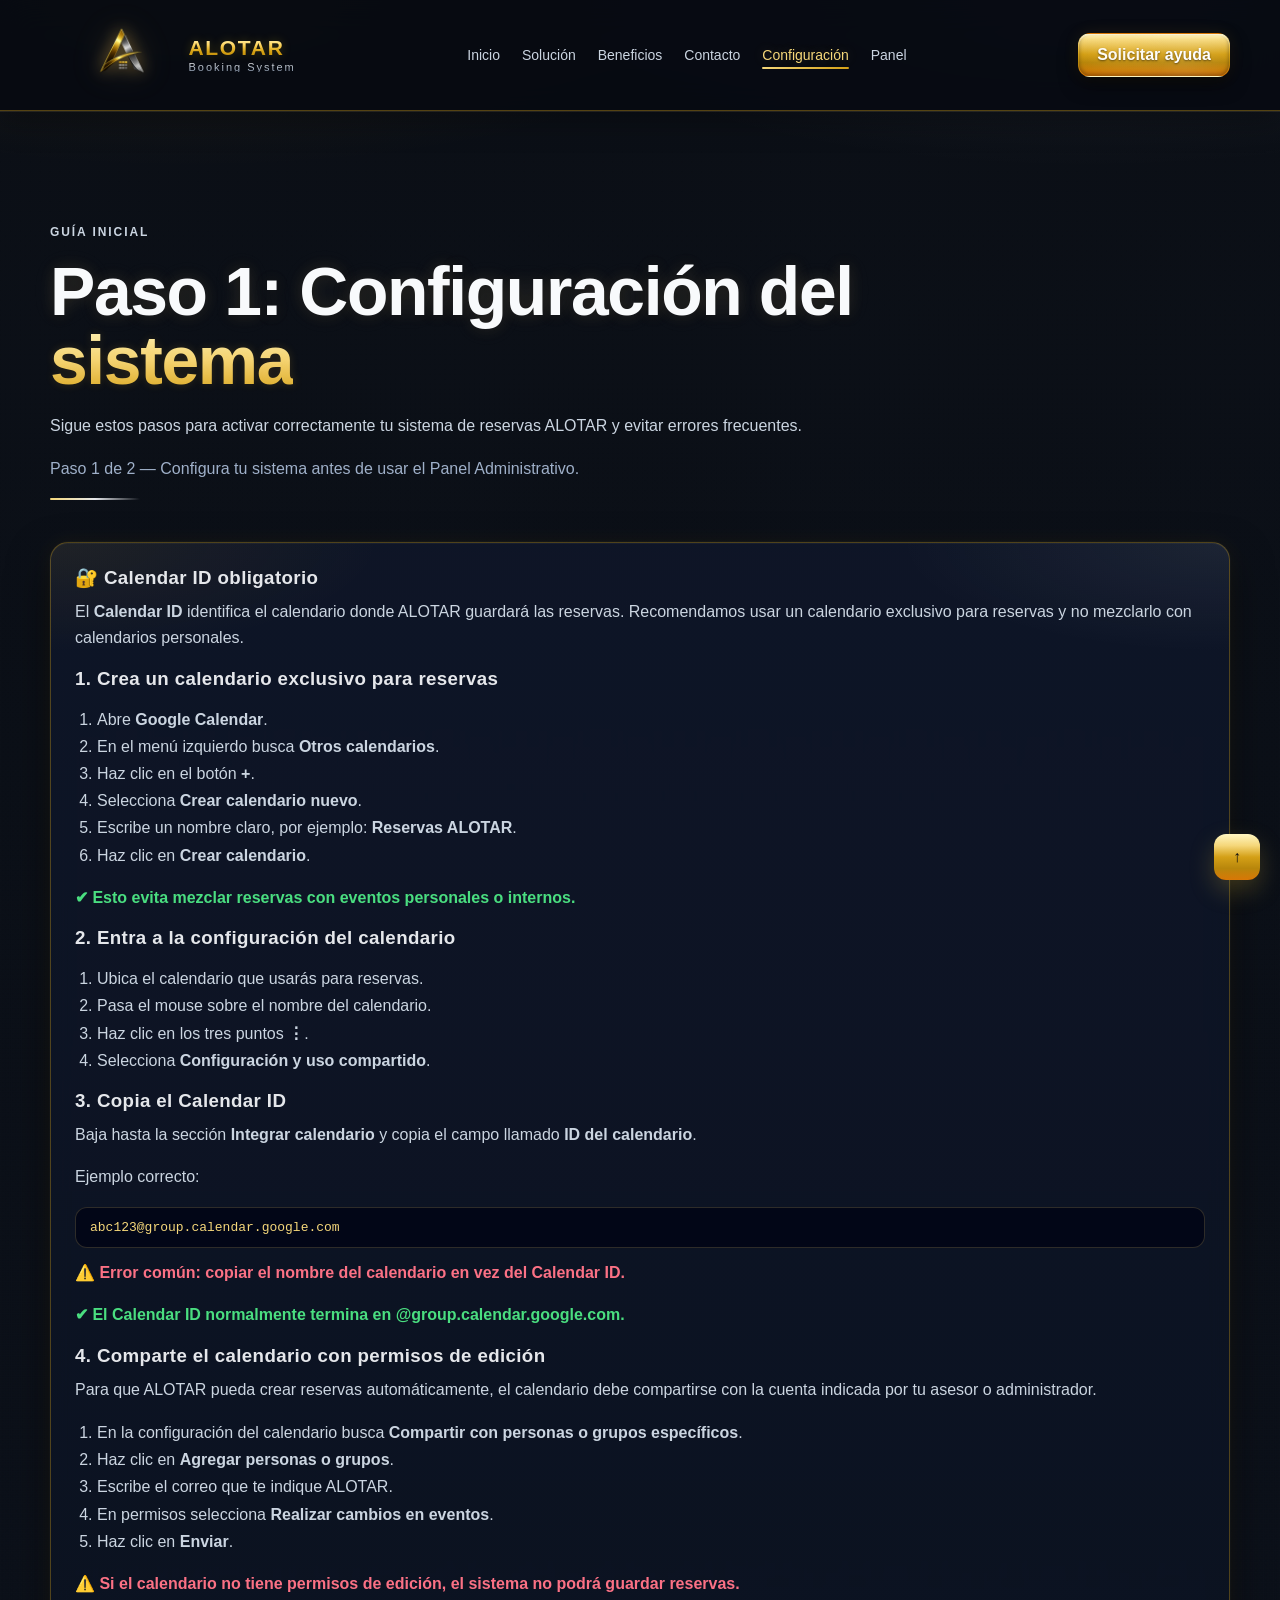
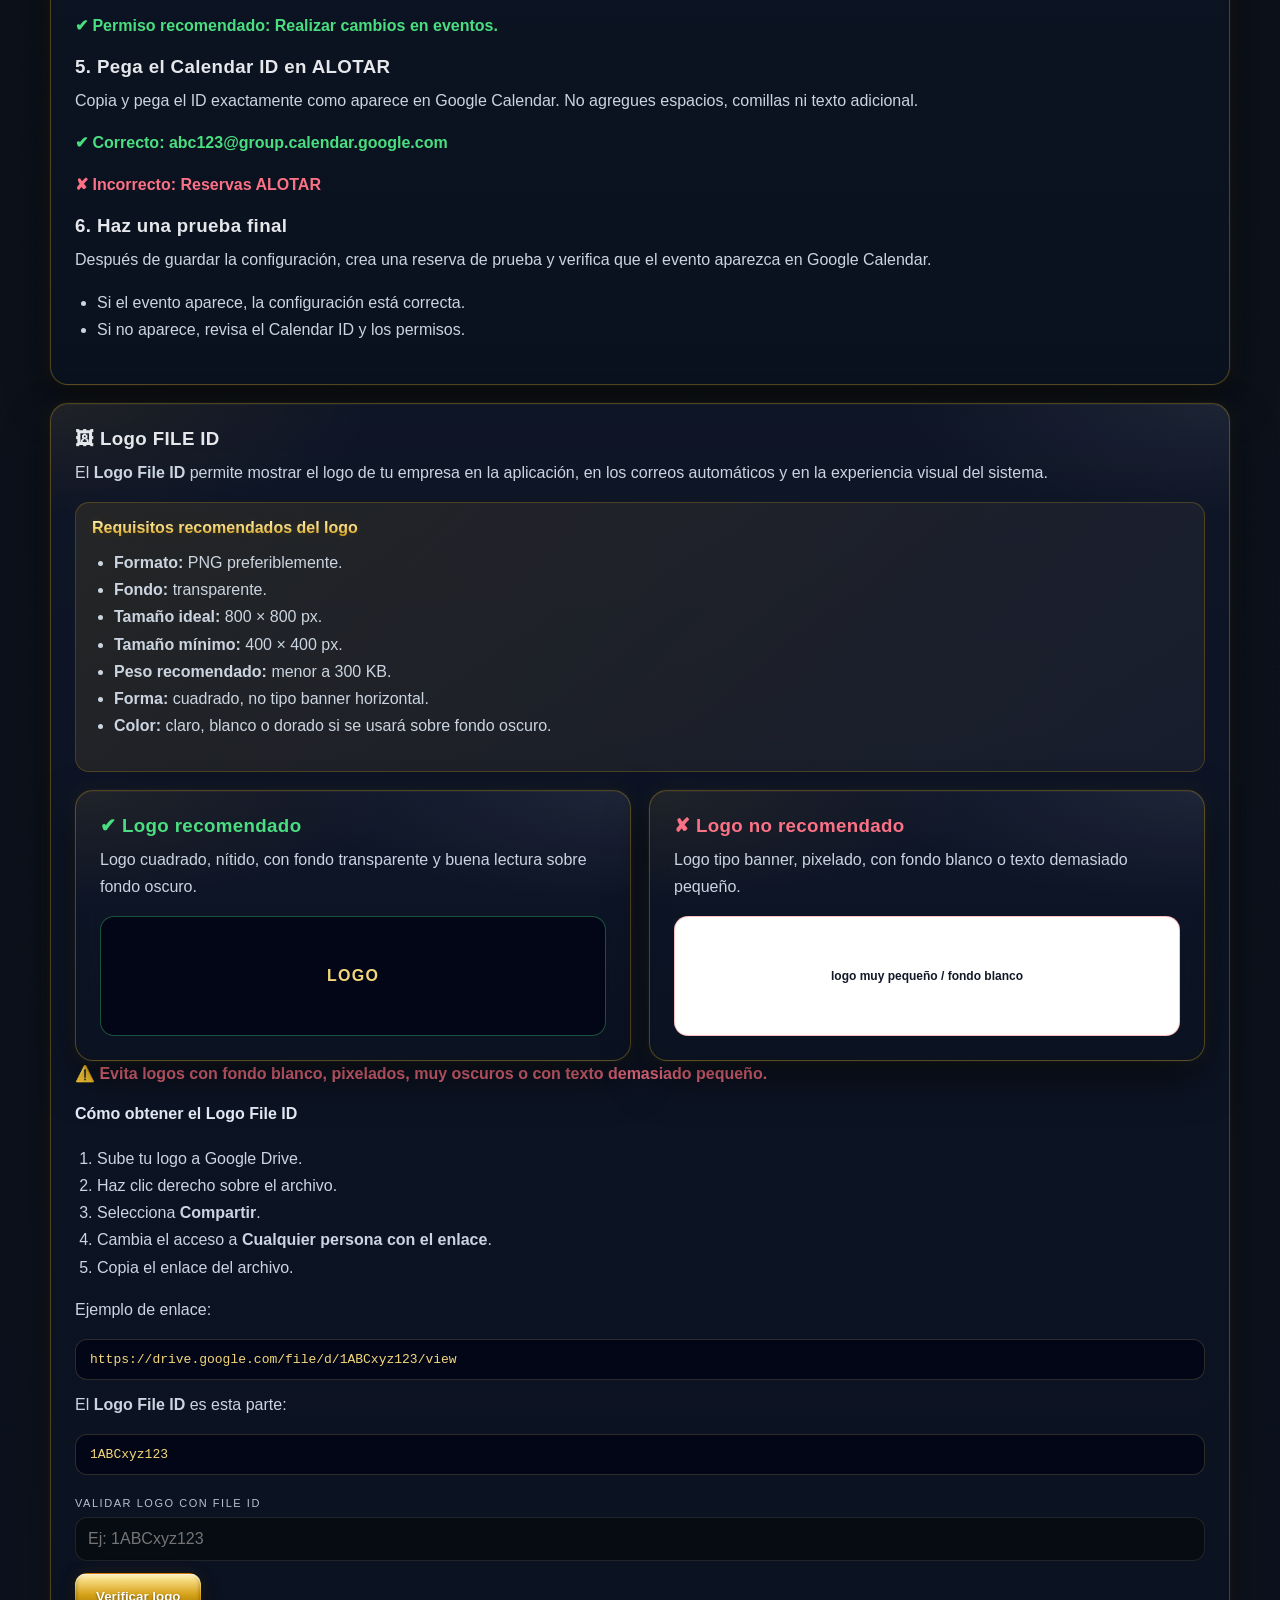
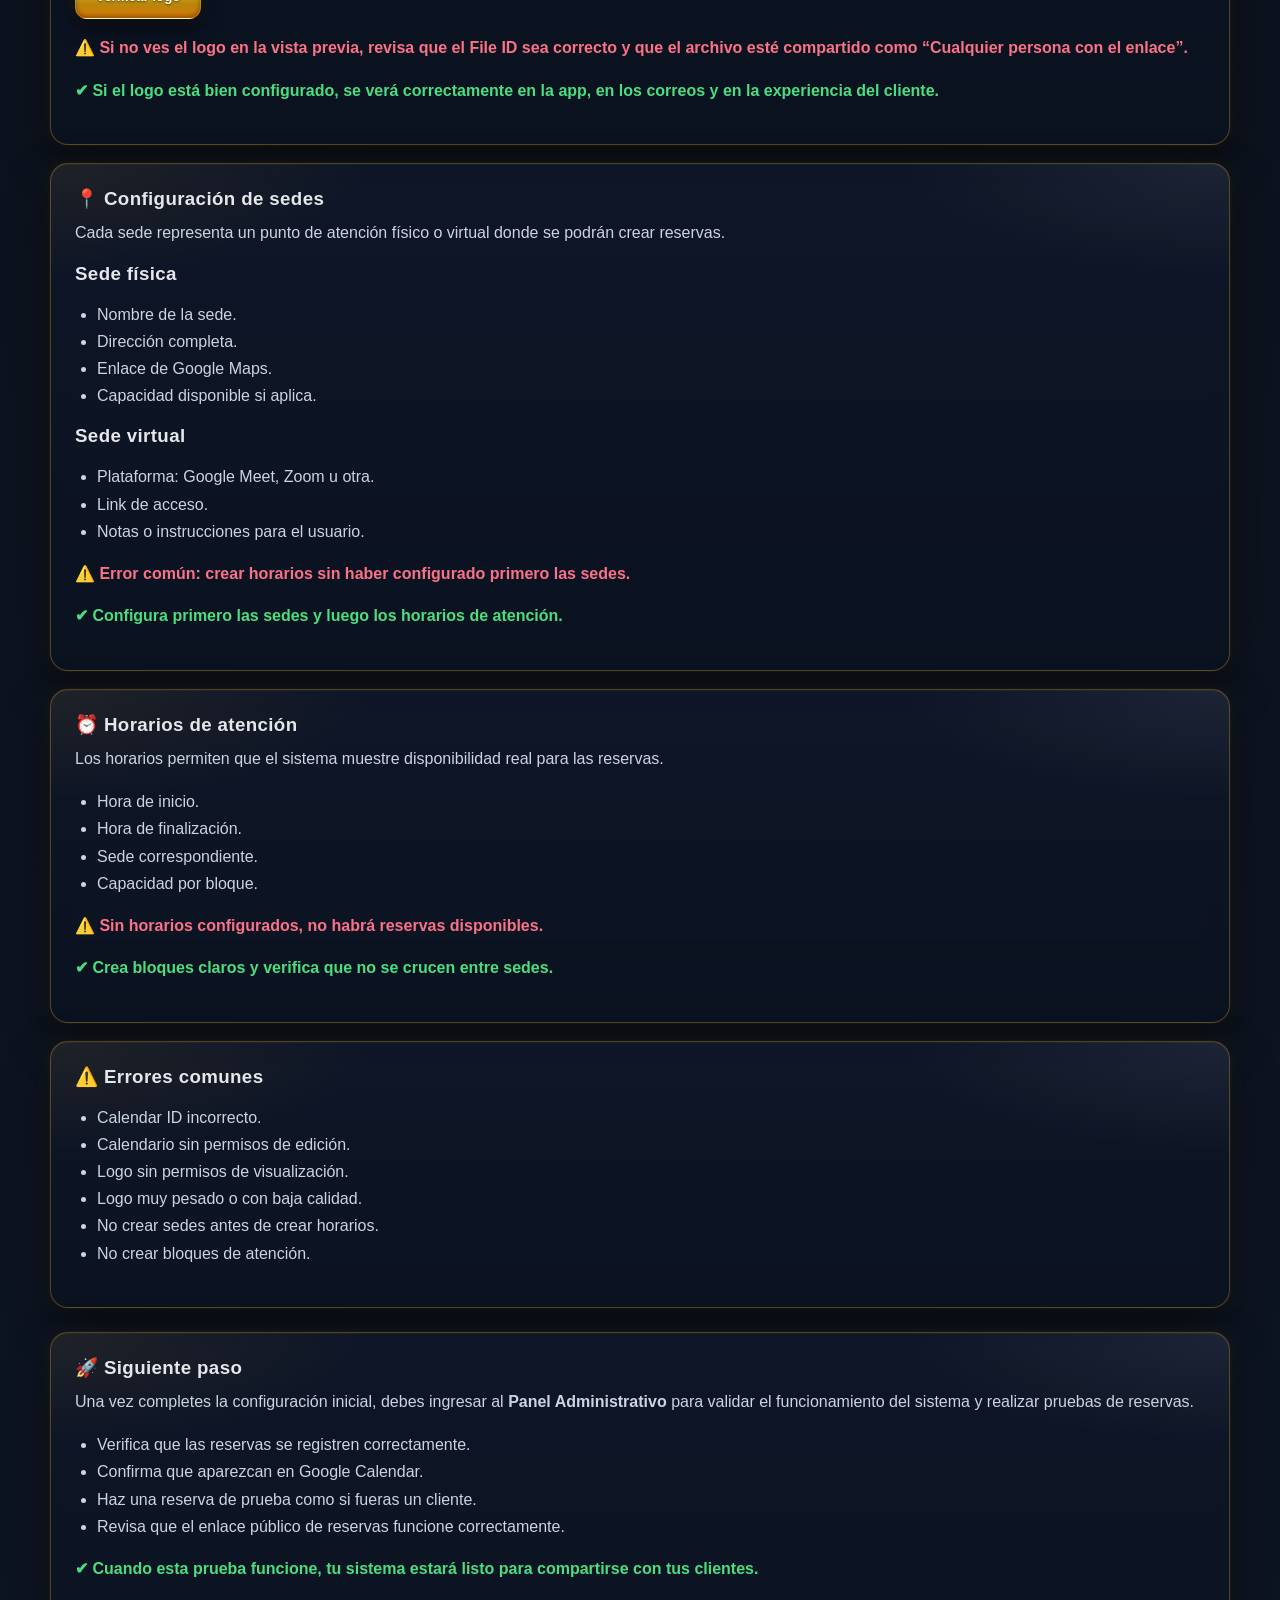
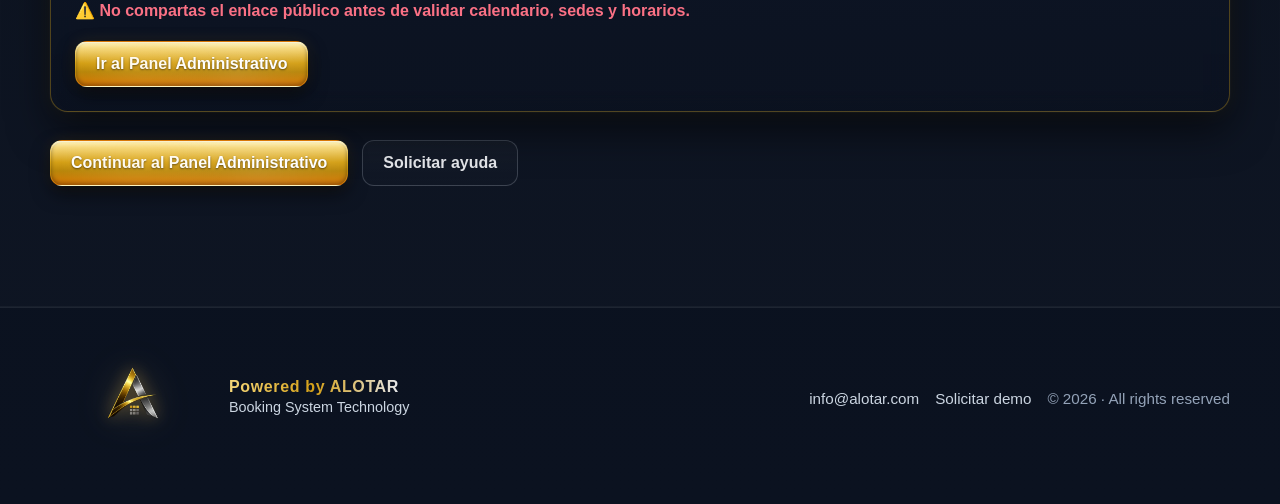
==== commit b174d698: "Add files via upload" ====
--- a/configuracion.html
+++ b/configuracion.html
@@ -41,6 +41,7 @@
       <a href="index.html#beneficios">Beneficios</a>
       <a href="index.html#contacto">Contacto</a>
       <a class="active" href="configuracion.html">Configuración</a>
+      <a href="panel-administrativo.html">Panel</a>
     </nav>
 
     <a class="btn btn-primary btn-glow" href="index.html?mode=soporte#contacto">
